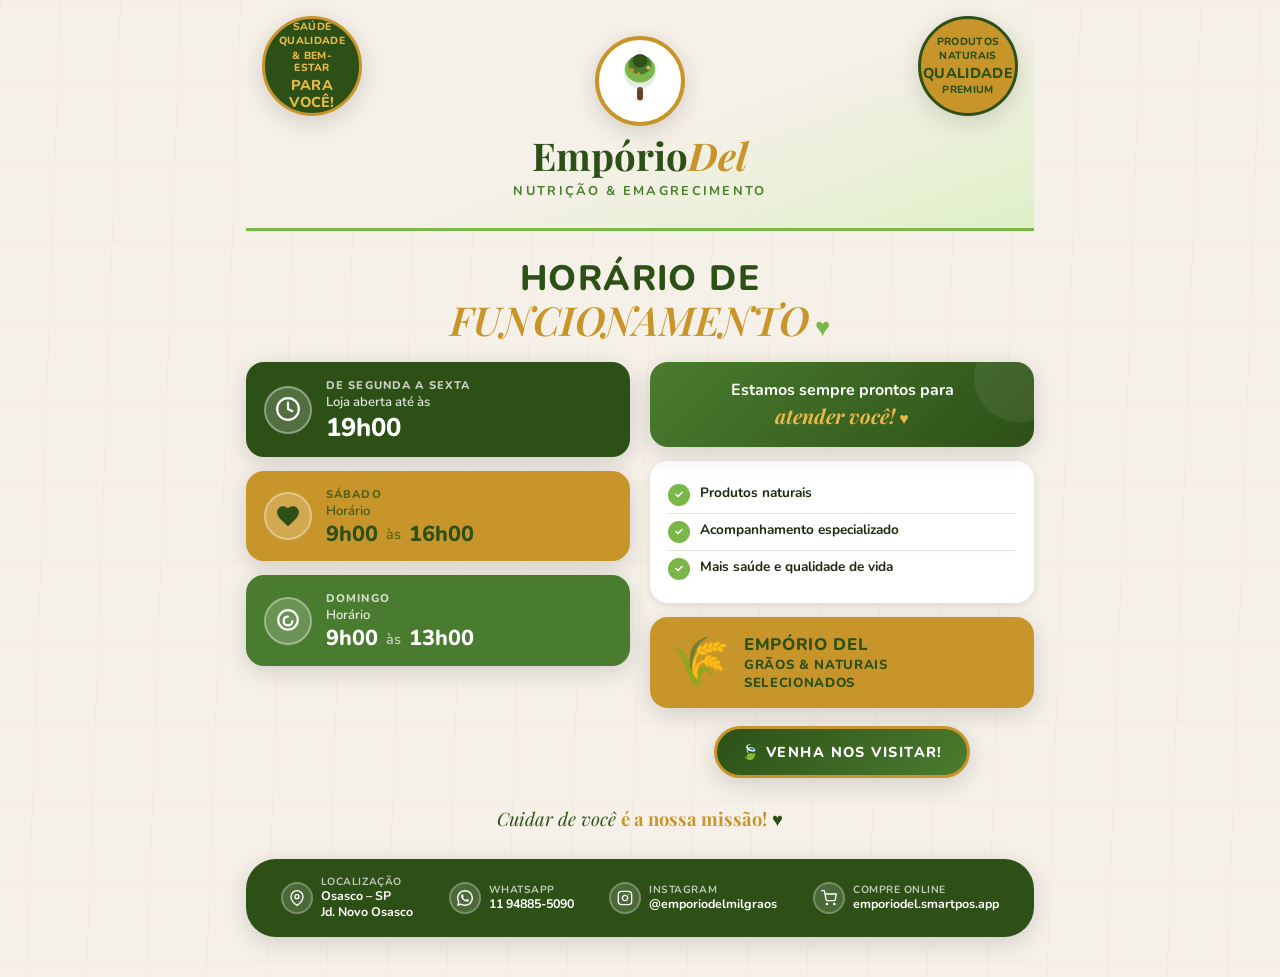
==== index.html @ f7c8b2c1 "att" ====
<!DOCTYPE html>
<html lang="pt-BR">
<head>
  <meta charset="UTF-8" />
  <meta name="viewport" content="width=device-width, initial-scale=1.0" />
  <title>Empório Del – Nutrição & Emagrecimento</title>
  <link rel="preconnect" href="https://fonts.googleapis.com" />
  <link rel="preconnect" href="https://fonts.gstatic.com" crossorigin />
  <link href="https://fonts.googleapis.com/css2?family=Playfair+Display:ital,wght@0,700;1,600&family=Nunito:wght@400;600;700;800&display=swap" rel="stylesheet" />

  <style>
    /* =============================================
       CSS CUSTOM PROPERTIES
    ============================================= */
    :root {
      --green-dark:   #2d5016;
      --green-mid:    #4a7c2f;
      --green-light:  #7ab648;
      --gold:         #c8952a;
      --gold-light:   #e8b94a;
      --cream:        #f5f0e8;
      --cream-dark:   #ede5d4;
      --brown:        #6b4226;
      --white:        #ffffff;
      --text-dark:    #1e2b10;
      --text-body:    #3a3a2e;
      --shadow-sm:    0 2px 8px rgba(0,0,0,.10);
      --shadow-md:    0 6px 24px rgba(0,0,0,.14);
      --shadow-lg:    0 12px 40px rgba(0,0,0,.18);
      --radius-sm:    10px;
      --radius-md:    18px;
      --radius-lg:    30px;
      --radius-pill:  999px;
    }

    /* =============================================
       RESET & BASE
    ============================================= */
    *, *::before, *::after { box-sizing: border-box; margin: 0; padding: 0; }

    body {
      font-family: 'Nunito', sans-serif;
      background: var(--cream);
      color: var(--text-body);
      overflow-x: hidden;
    }

    /* =============================================
       BACKGROUND TEXTURE / WOOD GRAIN EFFECT
    ============================================= */
    .bg-texture {
      background-color: var(--cream);
      background-image:
        repeating-linear-gradient(
          92deg,
          rgba(139,100,60,.04) 0px,
          rgba(139,100,60,.04) 1px,
          transparent 1px,
          transparent 60px
        ),
        repeating-linear-gradient(
          180deg,
          rgba(139,100,60,.03) 0px,
          rgba(139,100,60,.03) 1px,
          transparent 1px,
          transparent 80px
        );
    }

    /* =============================================
       DECORATIVE LEAF SVG (reusable)
    ============================================= */
    .leaf-deco {
      position: absolute;
      opacity: .18;
      pointer-events: none;
      user-select: none;
    }

    /* =============================================
       PAGE WRAPPER
    ============================================= */
    .page {
      max-width: 820px;
      margin: 0 auto;
      padding: 0 16px 40px;
    }

    /* =============================================
       HEADER / HERO SECTION
    ============================================= */
    .hero {
      position: relative;
      text-align: center;
      padding: 36px 24px 28px;
      background: linear-gradient(160deg, var(--cream) 55%, #dff0c8 100%);
      border-bottom: 3px solid var(--green-light);
      overflow: hidden;
    }

    /* corner badges */
    .badge-corner {
      position: absolute;
      top: 16px;
      display: flex;
      flex-direction: column;
      align-items: center;
      justify-content: center;
      text-align: center;
      gap: 2px;
      width: 100px;
      height: 100px;
      border-radius: 50%;
      font-size: .65rem;
      font-weight: 800;
      line-height: 1.2;
      text-transform: uppercase;
      letter-spacing: .03em;
      padding: 12px;
      box-shadow: var(--shadow-md);
      animation: fadeInScale .8s ease both;
    }

    .badge-corner.left {
      left: 16px;
      background: var(--green-dark);
      color: var(--gold-light);
      border: 3px solid var(--gold);
    }

    .badge-corner.right {
      right: 16px;
      background: var(--gold);
      color: var(--green-dark);
      border: 3px solid var(--green-dark);
    }

    .badge-corner span.big {
      font-size: .9rem;
    }

    /* logo tree icon */
    .logo-wrap {
      display: flex;
      flex-direction: column;
      align-items: center;
      gap: 4px;
      animation: fadeInDown .7s ease both;
    }

    .logo-icon {
      width: 90px;
      height: 90px;
      border-radius: 50%;
      border: 4px solid var(--gold);
      background: var(--white);
      display: flex;
      align-items: center;
      justify-content: center;
      box-shadow: var(--shadow-md);
      margin-bottom: 6px;
    }

    .logo-icon svg {
      width: 60px;
      height: 60px;
    }

    .logo-name {
      font-family: 'Playfair Display', serif;
      font-size: 2.4rem;
      font-weight: 700;
      color: var(--green-dark);
      line-height: 1;
    }

    .logo-name em {
      color: var(--gold);
      font-style: italic;
    }

    .logo-tagline {
      font-size: .8rem;
      font-weight: 700;
      letter-spacing: .18em;
      text-transform: uppercase;
      color: var(--green-mid);
      margin-top: 4px;
    }

    /* =============================================
       TITLE BANNER – HORÁRIO DE FUNCIONAMENTO
    ============================================= */
    .title-banner {
      margin: 28px 0 20px;
      animation: fadeInUp .7s .15s ease both;
    }

    .title-banner h1 {
      font-family: 'Nunito', sans-serif;
      font-size: 2.2rem;
      font-weight: 800;
      color: var(--green-dark);
      text-transform: uppercase;
      letter-spacing: .04em;
      line-height: 1.1;
    }

    .title-banner h1 span {
      display: block;
      font-family: 'Playfair Display', serif;
      font-style: italic;
      font-size: 2.5rem;
      font-weight: 600;
      color: var(--gold);
      letter-spacing: 0;
    }

    .title-banner h1 span::after {
      content: ' ♥';
      font-style: normal;
      font-size: 1.6rem;
      color: var(--green-light);
    }

    /* =============================================
       MAIN LAYOUT – 2 COLUMNS ON WIDE
    ============================================= */
    .main-grid {
      display: grid;
      grid-template-columns: 1fr 1fr;
      gap: 20px;
      align-items: start;
    }

    @media (max-width: 620px) {
      .main-grid { grid-template-columns: 1fr; }
      .title-banner h1 { font-size: 1.7rem; }
      .title-banner h1 span { font-size: 2rem; }
      .logo-name { font-size: 2rem; }
      .badge-corner { width: 80px; height: 80px; font-size: .58rem; top: 10px; }
      .badge-corner.left { left: 8px; }
      .badge-corner.right { right: 8px; }
    }

    /* =============================================
       SCHEDULE CARDS
    ============================================= */
    .schedule-col {
      display: flex;
      flex-direction: column;
      gap: 14px;
      animation: fadeInLeft .7s .2s ease both;
    }

    .schedule-card {
      display: flex;
      align-items: center;
      gap: 14px;
      padding: 16px 18px;
      border-radius: var(--radius-md);
      box-shadow: var(--shadow-md);
      position: relative;
      overflow: hidden;
      transition: transform .25s ease, box-shadow .25s ease;
    }

    .schedule-card:hover {
      transform: translateY(-3px) scale(1.01);
      box-shadow: var(--shadow-lg);
    }

    /* card color variants */
    .card-week  { background: var(--green-dark); color: var(--white); }
    .card-sat   { background: var(--gold);       color: var(--green-dark); }
    .card-sun   { background: var(--green-mid);  color: var(--white); }

    .card-icon {
      flex-shrink: 0;
      width: 48px;
      height: 48px;
      border-radius: 50%;
      display: flex;
      align-items: center;
      justify-content: center;
      background: rgba(255,255,255,.18);
      border: 2px solid rgba(255,255,255,.35);
    }

    .card-icon svg {
      width: 26px;
      height: 26px;
    }

    .card-info { flex: 1; }

    .card-day {
      font-size: .7rem;
      font-weight: 800;
      text-transform: uppercase;
      letter-spacing: .1em;
      opacity: .75;
    }

    .card-label {
      font-size: .82rem;
      font-weight: 600;
      opacity: .85;
      margin-bottom: 4px;
    }

    .card-time {
      font-size: 1.6rem;
      font-weight: 800;
      line-height: 1;
    }

    .card-time-range {
      display: flex;
      align-items: center;
      gap: 8px;
      font-size: 1.35rem;
      font-weight: 800;
      line-height: 1;
    }

    .card-time-range .sep {
      font-size: .9rem;
      font-weight: 600;
      opacity: .7;
    }

    /* card shimmer overlay on hover */
    .schedule-card::after {
      content: '';
      position: absolute;
      inset: 0;
      background: linear-gradient(120deg, transparent 30%, rgba(255,255,255,.12) 50%, transparent 70%);
      transform: translateX(-100%);
      transition: transform .5s ease;
    }

    .schedule-card:hover::after {
      transform: translateX(100%);
    }

    /* =============================================
       INFO COLUMN – RIGHT SIDE
    ============================================= */
    .info-col {
      display: flex;
      flex-direction: column;
      gap: 14px;
      animation: fadeInRight .7s .2s ease both;
    }

    /* CTA callout box */
    .callout-box {
      background: linear-gradient(135deg, var(--green-mid), var(--green-dark));
      color: var(--white);
      border-radius: var(--radius-md);
      padding: 18px 20px;
      text-align: center;
      box-shadow: var(--shadow-md);
      position: relative;
      overflow: hidden;
    }

    .callout-box::before {
      content: '';
      position: absolute;
      top: -30px; right: -30px;
      width: 90px; height: 90px;
      border-radius: 50%;
      background: rgba(255,255,255,.07);
    }

    .callout-box p {
      font-size: 1rem;
      font-weight: 700;
      line-height: 1.35;
    }

    .callout-box p em {
      display: block;
      font-family: 'Playfair Display', serif;
      font-size: 1.25rem;
      color: var(--gold-light);
    }

    .callout-box p em::after {
      content: ' ♥';
      font-style: normal;
      font-size: 1rem;
    }

    /* Feature list */
    .feature-box {
      background: var(--white);
      border-radius: var(--radius-md);
      padding: 16px 18px;
      box-shadow: var(--shadow-sm);
    }

    .feature-item {
      display: flex;
      align-items: flex-start;
      gap: 10px;
      padding: 7px 0;
      border-bottom: 1px solid var(--cream-dark);
    }

    .feature-item:last-child { border-bottom: none; }

    .feature-icon {
      width: 22px;
      height: 22px;
      flex-shrink: 0;
      background: var(--green-light);
      border-radius: 50%;
      display: flex;
      align-items: center;
      justify-content: center;
    }

    .feature-icon svg { width: 12px; height: 12px; }

    .feature-text {
      font-size: .85rem;
      font-weight: 700;
      color: var(--text-dark);
      line-height: 1.3;
    }

    /* Product image box */
    .product-box {
      background: var(--gold);
      border-radius: var(--radius-md);
      padding: 16px 20px;
      display: flex;
      align-items: center;
      gap: 14px;
      box-shadow: var(--shadow-md);
    }

    .product-box .product-emoji {
      font-size: 3rem;
      line-height: 1;
    }

    .product-box .product-text {
      font-size: .82rem;
      font-weight: 800;
      color: var(--green-dark);
      text-transform: uppercase;
      letter-spacing: .05em;
    }

    .product-box .product-text span {
      display: block;
      font-size: 1.05rem;
    }

    /* visit CTA button */
    .visit-btn {
      display: inline-block;
      background: linear-gradient(135deg, var(--green-dark), var(--green-mid));
      color: var(--white);
      font-family: 'Nunito', sans-serif;
      font-size: .9rem;
      font-weight: 800;
      text-transform: uppercase;
      letter-spacing: .1em;
      padding: 13px 24px;
      border-radius: var(--radius-pill);
      text-decoration: none;
      text-align: center;
      border: 3px solid var(--gold);
      box-shadow: var(--shadow-md);
      transition: transform .2s ease, box-shadow .2s ease, background .2s ease;
      cursor: pointer;
    }

    .visit-btn:hover {
      transform: translateY(-3px);
      box-shadow: var(--shadow-lg);
      background: linear-gradient(135deg, var(--green-mid), var(--green-light));
    }

    /* =============================================
       MISSION STRIP
    ============================================= */
    .mission-strip {
      margin: 28px 0 0;
      text-align: center;
      animation: fadeInUp .7s .35s ease both;
    }

    .mission-strip p {
      font-family: 'Playfair Display', serif;
      font-style: italic;
      font-size: 1.15rem;
      color: var(--green-dark);
    }

    .mission-strip p strong {
      color: var(--gold);
      font-style: normal;
    }

    /* =============================================
       FOOTER – CONTACT BAR
    ============================================= */
    .contact-bar {
      margin-top: 28px;
      background: var(--green-dark);
      border-radius: var(--radius-lg);
      padding: 16px 24px;
      display: flex;
      flex-wrap: wrap;
      align-items: center;
      justify-content: space-around;
      gap: 14px;
      box-shadow: var(--shadow-md);
      animation: fadeInUp .7s .45s ease both;
    }

    .contact-item {
      display: flex;
      align-items: center;
      gap: 8px;
      color: var(--white);
      text-decoration: none;
      font-size: .78rem;
      font-weight: 700;
      transition: color .2s;
    }

    .contact-item:hover { color: var(--gold-light); }

    .contact-item .ci-icon {
      width: 32px;
      height: 32px;
      border-radius: 50%;
      background: rgba(255,255,255,.15);
      border: 2px solid rgba(255,255,255,.25);
      display: flex;
      align-items: center;
      justify-content: center;
      flex-shrink: 0;
    }

    .contact-item .ci-icon svg { width: 16px; height: 16px; }

    .contact-item .ci-text { line-height: 1.3; }
    .contact-item .ci-label { display: block; font-size: .65rem; opacity: .7; text-transform: uppercase; letter-spacing: .05em; }

    @media (max-width: 500px) {
      .contact-bar { flex-direction: column; align-items: flex-start; padding: 16px 20px; }
    }

    /* =============================================
       ANIMATIONS
    ============================================= */
    @keyframes fadeInDown {
      from { opacity: 0; transform: translateY(-24px); }
      to   { opacity: 1; transform: translateY(0); }
    }

    @keyframes fadeInUp {
      from { opacity: 0; transform: translateY(24px); }
      to   { opacity: 1; transform: translateY(0); }
    }

    @keyframes fadeInLeft {
      from { opacity: 0; transform: translateX(-24px); }
      to   { opacity: 1; transform: translateX(0); }
    }

    @keyframes fadeInRight {
      from { opacity: 0; transform: translateX(24px); }
      to   { opacity: 1; transform: translateX(0); }
    }

    @keyframes fadeInScale {
      from { opacity: 0; transform: scale(.7); }
      to   { opacity: 1; transform: scale(1); }
    }

    @keyframes pulse-ring {
      0%   { box-shadow: 0 0 0 0 rgba(200, 149, 42, .55); }
      70%  { box-shadow: 0 0 0 12px rgba(200, 149, 42, 0); }
      100% { box-shadow: 0 0 0 0 rgba(200, 149, 42, 0); }
    }

    .visit-btn { animation: pulse-ring 2.2s infinite; }
  </style>
</head>

<body class="bg-texture">
<div class="page">

  <!-- ======== HERO ======== -->
  <section class="hero">

    <!-- Left badge -->
    <div class="badge-corner left">
      <span>Saúde</span>
      <span>Qualidade</span>
      <span>&amp; Bem-Estar</span>
      <span class="big">para você!</span>
    </div>

    <!-- Right badge -->
    <div class="badge-corner right">
      <span>Produtos</span>
      <span>Naturais</span>
      <span class="big">Qualidade</span>
      <span>Premium</span>
    </div>

    <!-- Logo -->
    <div class="logo-wrap">
      <div class="logo-icon">
        <!-- Simple tree SVG matching the brand -->
        <svg viewBox="0 0 80 80" xmlns="http://www.w3.org/2000/svg" fill="none">
          <circle cx="40" cy="28" r="22" fill="#4a7c2f" opacity=".15"/>
          <!-- trunk -->
          <rect x="36" y="48" width="8" height="18" rx="4" fill="#6b4226"/>
          <!-- crown layers -->
          <ellipse cx="40" cy="24" rx="20" ry="18" fill="#7ab648"/>
          <ellipse cx="40" cy="18" rx="15" ry="13" fill="#4a7c2f"/>
          <ellipse cx="40" cy="13" rx="10" ry="9" fill="#2d5016"/>
          <!-- gold dots (fruits/seeds) -->
          <circle cx="29" cy="26" r="3" fill="#c8952a"/>
          <circle cx="51" cy="22" r="2.5" fill="#e8b94a"/>
          <circle cx="38" cy="30" r="2" fill="#c8952a"/>
        </svg>
      </div>
      <div class="logo-name">Empório<em>Del</em></div>
      <div class="logo-tagline">Nutrição &amp; Emagrecimento</div>
    </div>

  </section><!-- /hero -->

  <!-- ======== TITLE BANNER ======== -->
  <div class="title-banner" style="text-align:center;">
    <h1>
      Horário de
      <span>Funcionamento</span>
    </h1>
  </div>

  <!-- ======== MAIN GRID ======== -->
  <div class="main-grid">

    <!-- LEFT: Schedule cards -->
    <div class="schedule-col">

      <!-- Monday – Friday -->
      <div class="schedule-card card-week">
        <div class="card-icon">
          <!-- Clock icon -->
          <svg viewBox="0 0 24 24" fill="none" stroke="currentColor" stroke-width="2" stroke-linecap="round" stroke-linejoin="round">
            <circle cx="12" cy="12" r="10"/>
            <polyline points="12 6 12 12 16 14"/>
          </svg>
        </div>
        <div class="card-info">
          <div class="card-day">De Segunda a Sexta</div>
          <div class="card-label">Loja aberta até às</div>
          <div class="card-time">19h00</div>
        </div>
      </div>

      <!-- Saturday -->
      <div class="schedule-card card-sat">
        <div class="card-icon">
          <!-- Heart / calendar icon -->
          <svg viewBox="0 0 24 24" fill="currentColor" stroke="none">
            <path d="M12 21.35l-1.45-1.32C5.4 15.36 2 12.28 2 8.5 2 5.42 4.42 3 7.5 3c1.74 0 3.41.81 4.5 2.09C13.09 3.81 14.76 3 16.5 3 19.58 3 22 5.42 22 8.5c0 3.78-3.4 6.86-8.55 11.54L12 21.35z"/>
          </svg>
        </div>
        <div class="card-info">
          <div class="card-day">Sábado</div>
          <div class="card-label">Horário</div>
          <div class="card-time-range">
            <span>9h00</span>
            <span class="sep">às</span>
            <span>16h00</span>
          </div>
        </div>
      </div>

      <!-- Sunday -->
      <div class="schedule-card card-sun">
        <div class="card-icon">
          <!-- Sun / leaf icon -->
          <svg viewBox="0 0 24 24" fill="none" stroke="currentColor" stroke-width="2" stroke-linecap="round" stroke-linejoin="round">
            <path d="M12 2a9 9 0 0 1 0 18A9 9 0 0 1 12 2z"/>
            <path d="M12 8c-2.5 0-4 1.5-4 4s1.5 4 4 4 4-1.5 4-4"/>
          </svg>
        </div>
        <div class="card-info">
          <div class="card-day">Domingo</div>
          <div class="card-label">Horário</div>
          <div class="card-time-range">
            <span>9h00</span>
            <span class="sep">às</span>
            <span>13h00</span>
          </div>
        </div>
      </div>

    </div><!-- /schedule-col -->

    <!-- RIGHT: Info -->
    <div class="info-col">

      <!-- Callout -->
      <div class="callout-box">
        <p>
          Estamos sempre prontos para
          <em>atender você!</em>
        </p>
      </div>

      <!-- Feature list -->
      <div class="feature-box">
        <div class="feature-item">
          <div class="feature-icon">
            <svg viewBox="0 0 12 12" fill="white"><path d="M5 8.5l-3-3 1-1 2 2 4-4 1 1z"/></svg>
          </div>
          <div class="feature-text">Produtos naturais</div>
        </div>
        <div class="feature-item">
          <div class="feature-icon">
            <svg viewBox="0 0 12 12" fill="white"><path d="M5 8.5l-3-3 1-1 2 2 4-4 1 1z"/></svg>
          </div>
          <div class="feature-text">Acompanhamento especializado</div>
        </div>
        <div class="feature-item">
          <div class="feature-icon">
            <svg viewBox="0 0 12 12" fill="white"><path d="M5 8.5l-3-3 1-1 2 2 4-4 1 1z"/></svg>
          </div>
          <div class="feature-text">Mais saúde e qualidade de vida</div>
        </div>
      </div>

      <!-- Product showcase -->
      <div class="product-box">
        <div class="product-emoji">🌾</div>
        <div class="product-text">
          <span>Empório Del</span>
          Grãos &amp; Naturais<br/>Selecionados
        </div>
      </div>

      <!-- Visit CTA -->
      <div style="text-align:center; margin-top:4px;">
        <a class="visit-btn" href="#">🍃 Venha nos Visitar!</a>
      </div>

    </div><!-- /info-col -->
  </div><!-- /main-grid -->

  <!-- ======== MISSION STRIP ======== -->
  <div class="mission-strip">
    <p>Cuidar de você <strong>é a nossa missão!</strong> ♥</p>
  </div>

  <!-- ======== CONTACT BAR ======== -->
  <div class="contact-bar">

    <!-- Location -->
    <a class="contact-item" href="https://maps.google.com/?q=Osasco+SP+Jd+Novo+Osasco" target="_blank" rel="noopener">
      <div class="ci-icon">
        <svg viewBox="0 0 24 24" fill="none" stroke="white" stroke-width="2" stroke-linecap="round" stroke-linejoin="round">
          <path d="M21 10c0 7-9 13-9 13S3 17 3 10a9 9 0 0 1 18 0z"/>
          <circle cx="12" cy="10" r="3"/>
        </svg>
      </div>
      <div class="ci-text">
        <span class="ci-label">Localização</span>
        Osasco – SP<br/>Jd. Novo Osasco
      </div>
    </a>

    <!-- WhatsApp -->
    <a class="contact-item" href="https://wa.me/5511949885090" target="_blank" rel="noopener">
      <div class="ci-icon">
        <svg viewBox="0 0 24 24" fill="white">
          <path d="M17.472 14.382c-.297-.149-1.758-.867-2.03-.967-.273-.099-.471-.148-.67.15-.197.297-.767.966-.94 1.164-.173.199-.347.223-.644.075-.297-.15-1.255-.463-2.39-1.475-.883-.788-1.48-1.761-1.653-2.059-.173-.297-.018-.458.13-.606.134-.133.298-.347.446-.52.149-.174.198-.298.298-.497.099-.198.05-.371-.025-.52-.075-.149-.669-1.612-.916-2.207-.242-.579-.487-.5-.669-.51-.173-.008-.371-.01-.57-.01-.198 0-.52.074-.792.372-.272.297-1.04 1.016-1.04 2.479 0 1.462 1.065 2.875 1.213 3.074.149.198 2.096 3.2 5.077 4.487.709.306 1.262.489 1.694.625.712.227 1.36.195 1.871.118.571-.085 1.758-.719 2.006-1.413.248-.694.248-1.289.173-1.413-.074-.124-.272-.198-.57-.347z"/>
          <path d="M12 0C5.373 0 0 5.373 0 12c0 2.126.554 4.122 1.524 5.855L0 24l6.341-1.498A11.93 11.93 0 0 0 12 24c6.627 0 12-5.373 12-12S18.627 0 12 0zm0 21.818a9.8 9.8 0 0 1-5.003-1.371l-.36-.213-3.764.889.957-3.67-.234-.376A9.78 9.78 0 0 1 2.182 12C2.182 6.57 6.57 2.182 12 2.182S21.818 6.57 21.818 12 17.43 21.818 12 21.818z"/>
        </svg>
      </div>
      <div class="ci-text">
        <span class="ci-label">WhatsApp</span>
        11 94885-5090
      </div>
    </a>

    <!-- Instagram -->
    <a class="contact-item" href="https://instagram.com/emporiodelmilgraos" target="_blank" rel="noopener">
      <div class="ci-icon">
        <svg viewBox="0 0 24 24" fill="none" stroke="white" stroke-width="2" stroke-linecap="round" stroke-linejoin="round">
          <rect x="2" y="2" width="20" height="20" rx="5" ry="5"/>
          <path d="M16 11.37A4 4 0 1 1 12.63 8 4 4 0 0 1 16 11.37z"/>
          <line x1="17.5" y1="6.5" x2="17.51" y2="6.5"/>
        </svg>
      </div>
      <div class="ci-text">
        <span class="ci-label">Instagram</span>
        @emporiodelmilgraos
      </div>
    </a>

    <!-- Online store -->
    <a class="contact-item" href="https://emporiodel.smartpos.app" target="_blank" rel="noopener">
      <div class="ci-icon">
        <svg viewBox="0 0 24 24" fill="none" stroke="white" stroke-width="2" stroke-linecap="round" stroke-linejoin="round">
          <circle cx="9" cy="21" r="1"/><circle cx="20" cy="21" r="1"/>
          <path d="M1 1h4l2.68 13.39a2 2 0 0 0 2 1.61h9.72a2 2 0 0 0 2-1.61L23 6H6"/>
        </svg>
      </div>
      <div class="ci-text">
        <span class="ci-label">Compre Online</span>
        emporiodel.smartpos.app
      </div>
    </a>

  </div><!-- /contact-bar -->

</div><!-- /page -->

<script>
  /* ================================================
     Animate schedule cards on intersection
  ================================================ */
  document.addEventListener('DOMContentLoaded', () => {
    const cards = document.querySelectorAll('.schedule-card');

    if ('IntersectionObserver' in window) {
      const observer = new IntersectionObserver((entries) => {
        entries.forEach((entry, idx) => {
          if (entry.isIntersecting) {
            entry.target.style.animationDelay = `${idx * 0.12}s`;
            entry.target.classList.add('visible');
            observer.unobserve(entry.target);
          }
        });
      }, { threshold: 0.15 });

      cards.forEach(card => observer.observe(card));
    }

    /* Ripple effect on visit button */
    const btn = document.querySelector('.visit-btn');
    btn?.addEventListener('click', (e) => {
      e.preventDefault();
      const ripple = document.createElement('span');
      ripple.style.cssText = `
        position:absolute; border-radius:50%;
        width:60px; height:60px;
        background:rgba(255,255,255,.35);
        transform:scale(0);
        animation:ripple-anim .55s linear;
        left:${e.offsetX - 30}px; top:${e.offsetY - 30}px;
        pointer-events:none;
      `;
      btn.style.position = 'relative';
      btn.style.overflow = 'hidden';
      btn.appendChild(ripple);
      setTimeout(() => ripple.remove(), 600);
    });
  });
</script>

<style>
  @keyframes ripple-anim {
    to { transform: scale(4); opacity: 0; }
  }
</style>

</body>
</html>
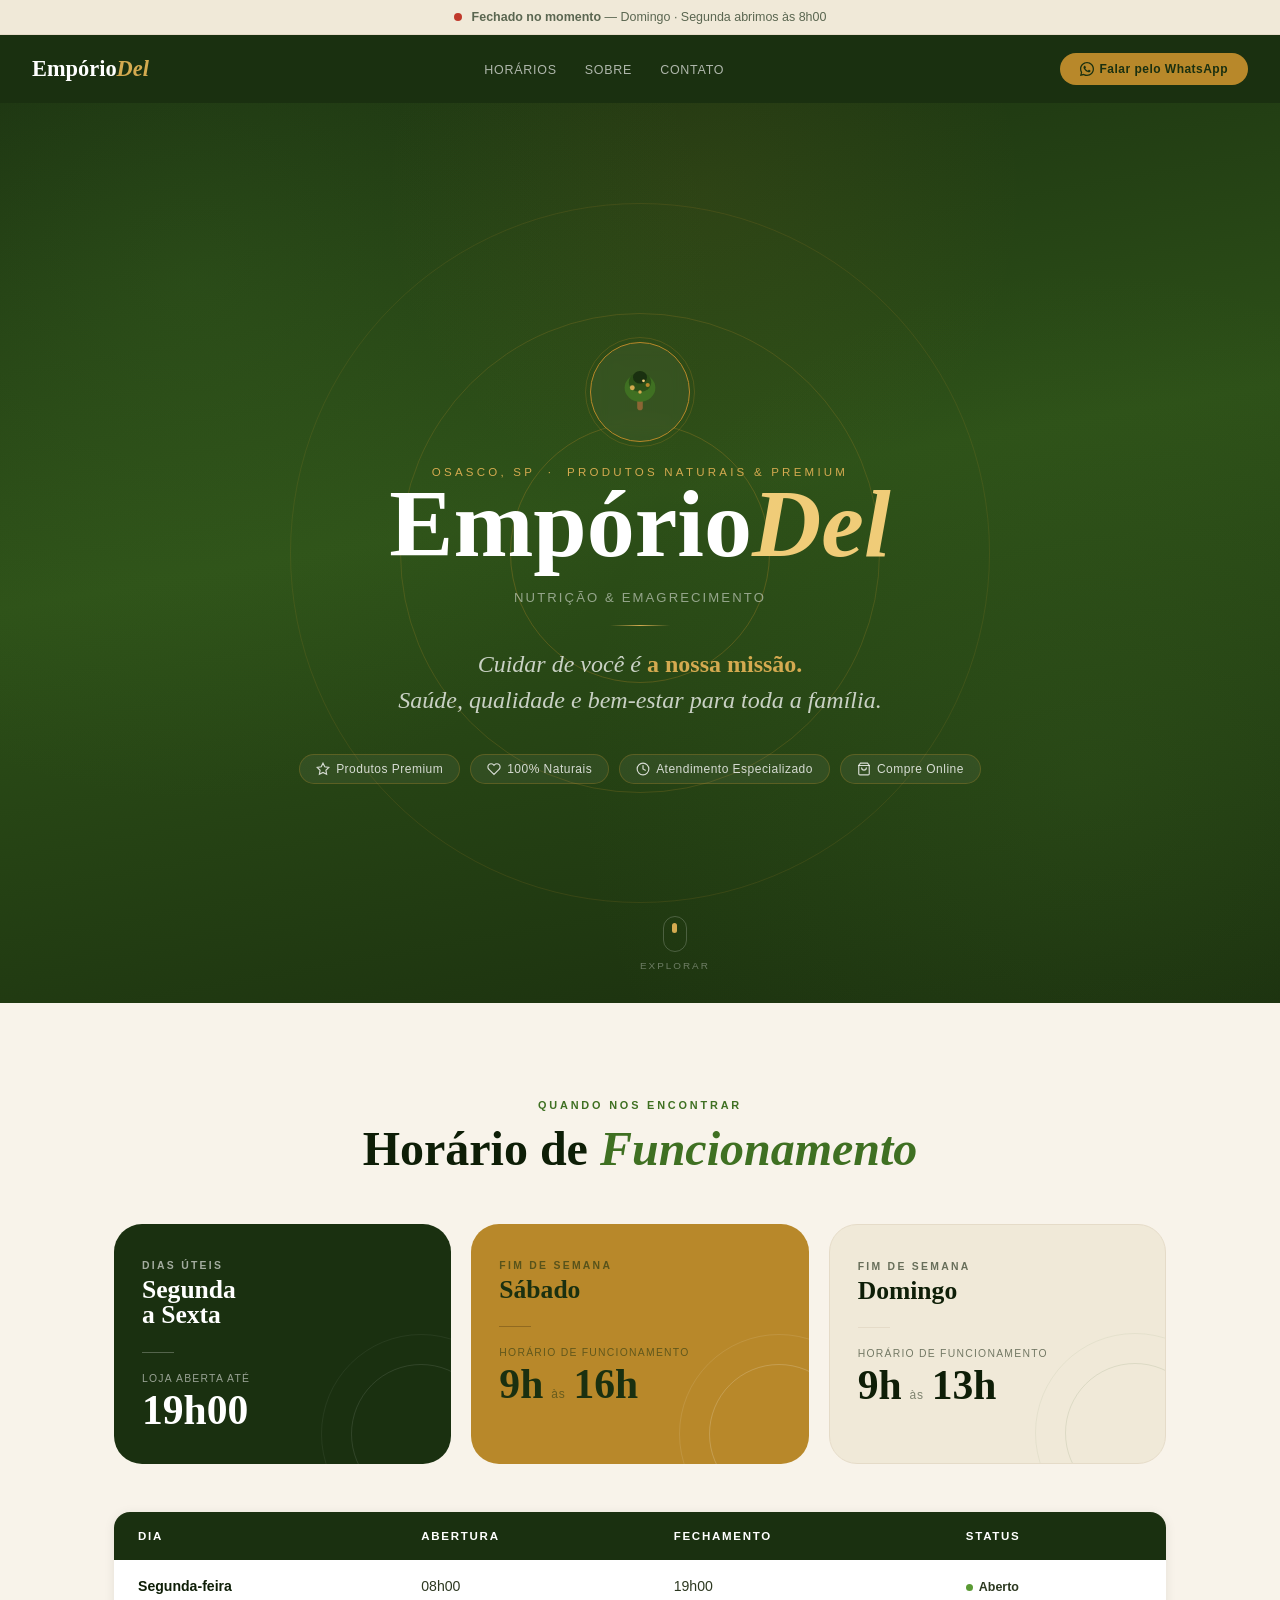
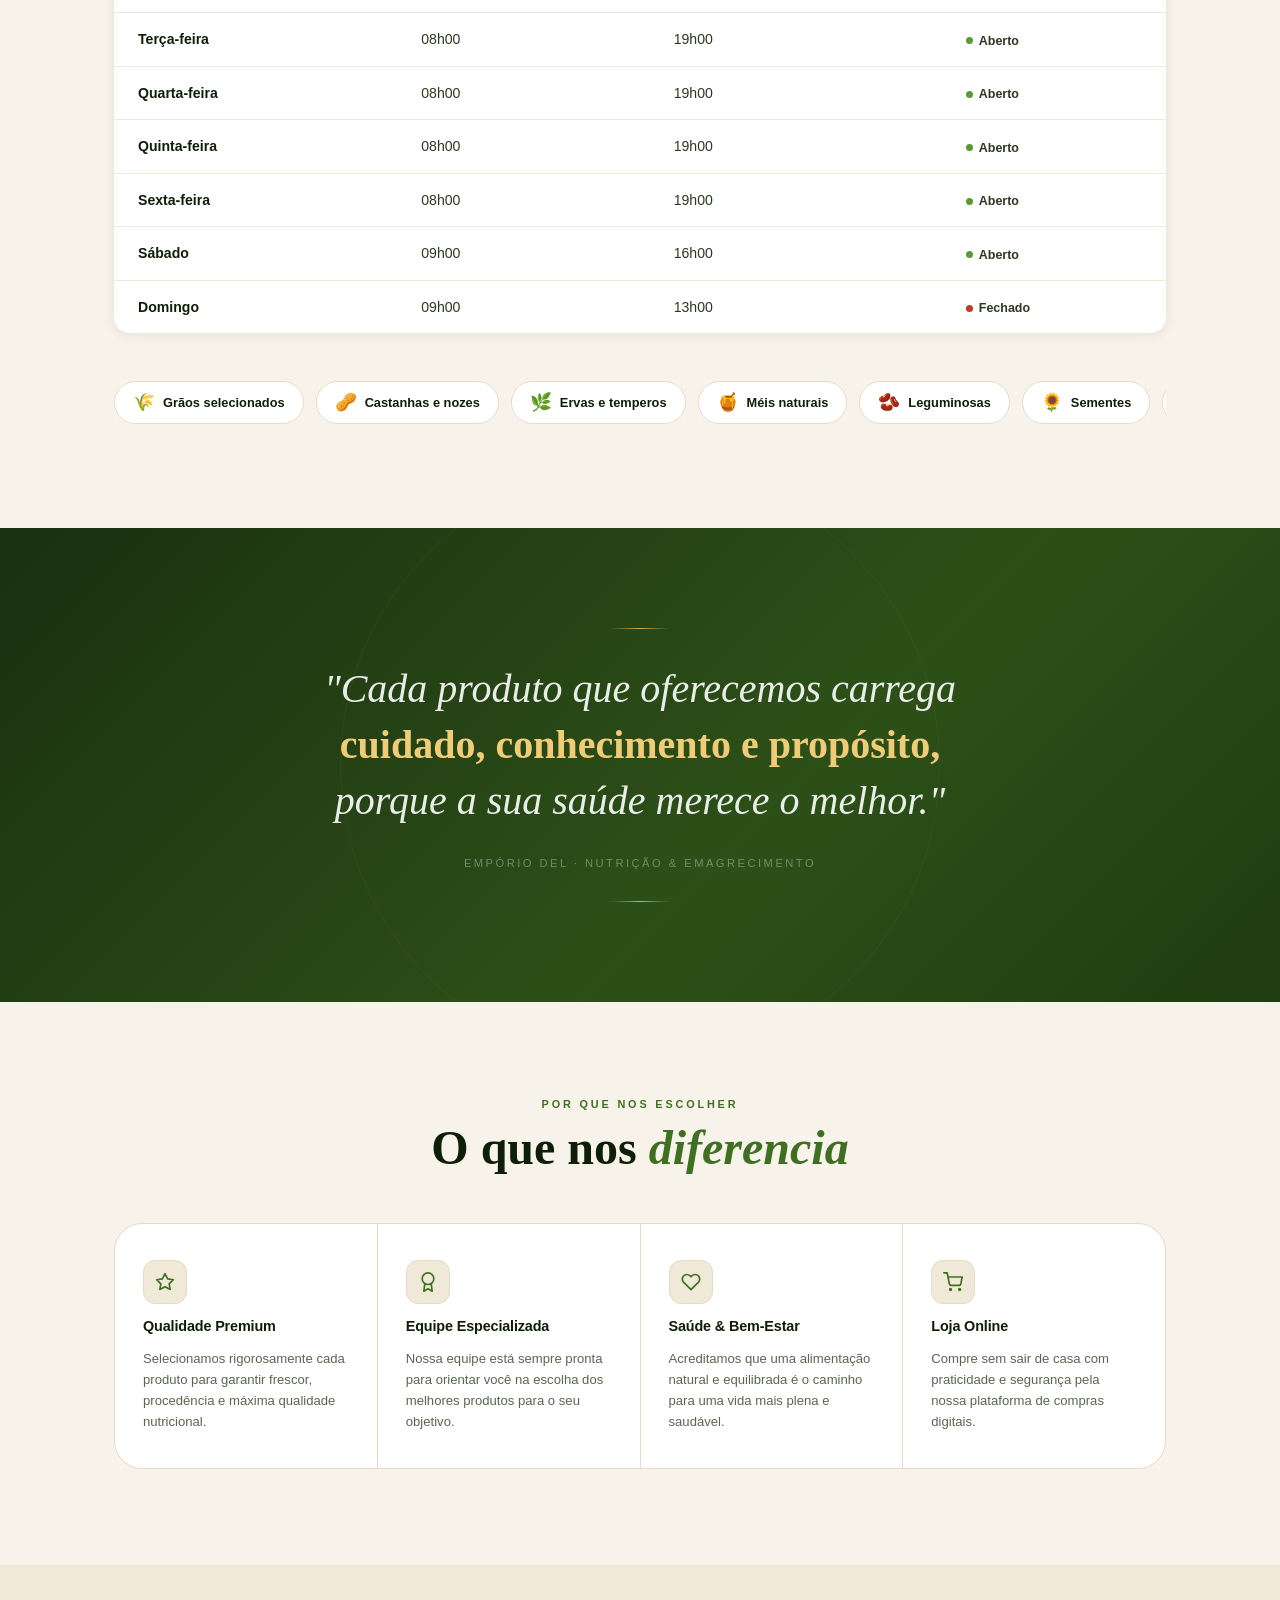
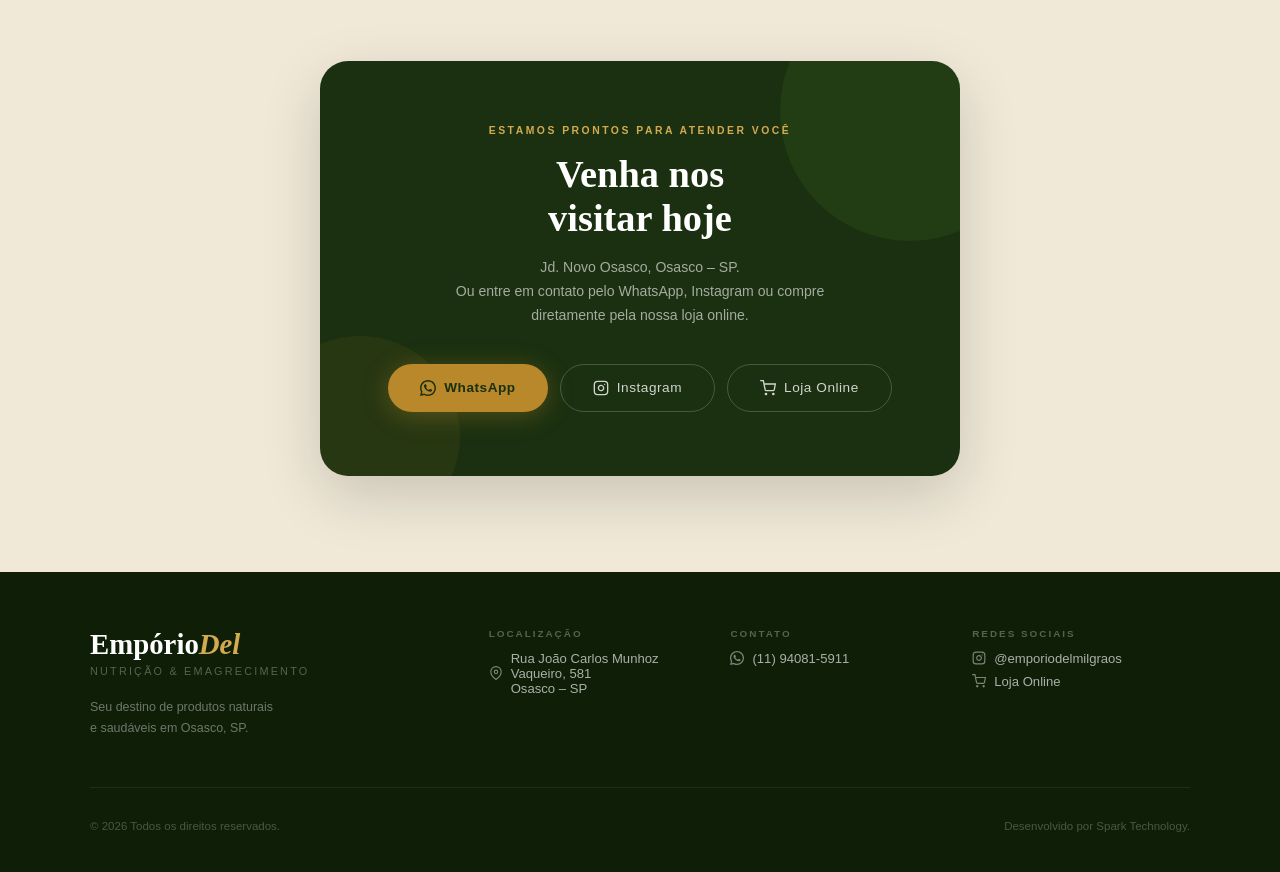
==== commit 1af6e42c: "update" ====
--- a/index.html
+++ b/index.html
@@ -1,886 +1,396 @@
 <!DOCTYPE html>
 <html lang="pt-BR">
+
 <head>
-  <meta charset="UTF-8" />
-  <meta name="viewport" content="width=device-width, initial-scale=1.0" />
-  <title>Empório Del – Nutrição & Emagrecimento</title>
-  <link rel="preconnect" href="https://fonts.googleapis.com" />
-  <link rel="preconnect" href="https://fonts.gstatic.com" crossorigin />
-  <link href="https://fonts.googleapis.com/css2?family=Playfair+Display:ital,wght@0,700;1,600&family=Nunito:wght@400;600;700;800&display=swap" rel="stylesheet" />
-
-  <style>
-    /* =============================================
-       CSS CUSTOM PROPERTIES
-    ============================================= */
-    :root {
-      --green-dark:   #2d5016;
-      --green-mid:    #4a7c2f;
-      --green-light:  #7ab648;
-      --gold:         #c8952a;
-      --gold-light:   #e8b94a;
-      --cream:        #f5f0e8;
-      --cream-dark:   #ede5d4;
-      --brown:        #6b4226;
-      --white:        #ffffff;
-      --text-dark:    #1e2b10;
-      --text-body:    #3a3a2e;
-      --shadow-sm:    0 2px 8px rgba(0,0,0,.10);
-      --shadow-md:    0 6px 24px rgba(0,0,0,.14);
-      --shadow-lg:    0 12px 40px rgba(0,0,0,.18);
-      --radius-sm:    10px;
-      --radius-md:    18px;
-      --radius-lg:    30px;
-      --radius-pill:  999px;
-    }
-
-    /* =============================================
-       RESET & BASE
-    ============================================= */
-    *, *::before, *::after { box-sizing: border-box; margin: 0; padding: 0; }
-
-    body {
-      font-family: 'Nunito', sans-serif;
-      background: var(--cream);
-      color: var(--text-body);
-      overflow-x: hidden;
-    }
-
-    /* =============================================
-       BACKGROUND TEXTURE / WOOD GRAIN EFFECT
-    ============================================= */
-    .bg-texture {
-      background-color: var(--cream);
-      background-image:
-        repeating-linear-gradient(
-          92deg,
-          rgba(139,100,60,.04) 0px,
-          rgba(139,100,60,.04) 1px,
-          transparent 1px,
-          transparent 60px
-        ),
-        repeating-linear-gradient(
-          180deg,
-          rgba(139,100,60,.03) 0px,
-          rgba(139,100,60,.03) 1px,
-          transparent 1px,
-          transparent 80px
-        );
-    }
-
-    /* =============================================
-       DECORATIVE LEAF SVG (reusable)
-    ============================================= */
-    .leaf-deco {
-      position: absolute;
-      opacity: .18;
-      pointer-events: none;
-      user-select: none;
-    }
-
-    /* =============================================
-       PAGE WRAPPER
-    ============================================= */
-    .page {
-      max-width: 820px;
-      margin: 0 auto;
-      padding: 0 16px 40px;
-    }
-
-    /* =============================================
-       HEADER / HERO SECTION
-    ============================================= */
-    .hero {
-      position: relative;
-      text-align: center;
-      padding: 36px 24px 28px;
-      background: linear-gradient(160deg, var(--cream) 55%, #dff0c8 100%);
-      border-bottom: 3px solid var(--green-light);
-      overflow: hidden;
-    }
-
-    /* corner badges */
-    .badge-corner {
-      position: absolute;
-      top: 16px;
-      display: flex;
-      flex-direction: column;
-      align-items: center;
-      justify-content: center;
-      text-align: center;
-      gap: 2px;
-      width: 100px;
-      height: 100px;
-      border-radius: 50%;
-      font-size: .65rem;
-      font-weight: 800;
-      line-height: 1.2;
-      text-transform: uppercase;
-      letter-spacing: .03em;
-      padding: 12px;
-      box-shadow: var(--shadow-md);
-      animation: fadeInScale .8s ease both;
-    }
-
-    .badge-corner.left {
-      left: 16px;
-      background: var(--green-dark);
-      color: var(--gold-light);
-      border: 3px solid var(--gold);
-    }
-
-    .badge-corner.right {
-      right: 16px;
-      background: var(--gold);
-      color: var(--green-dark);
-      border: 3px solid var(--green-dark);
-    }
-
-    .badge-corner span.big {
-      font-size: .9rem;
-    }
-
-    /* logo tree icon */
-    .logo-wrap {
-      display: flex;
-      flex-direction: column;
-      align-items: center;
-      gap: 4px;
-      animation: fadeInDown .7s ease both;
-    }
-
-    .logo-icon {
-      width: 90px;
-      height: 90px;
-      border-radius: 50%;
-      border: 4px solid var(--gold);
-      background: var(--white);
-      display: flex;
-      align-items: center;
-      justify-content: center;
-      box-shadow: var(--shadow-md);
-      margin-bottom: 6px;
-    }
-
-    .logo-icon svg {
-      width: 60px;
-      height: 60px;
-    }
-
-    .logo-name {
-      font-family: 'Playfair Display', serif;
-      font-size: 2.4rem;
-      font-weight: 700;
-      color: var(--green-dark);
-      line-height: 1;
-    }
-
-    .logo-name em {
-      color: var(--gold);
-      font-style: italic;
-    }
-
-    .logo-tagline {
-      font-size: .8rem;
-      font-weight: 700;
-      letter-spacing: .18em;
-      text-transform: uppercase;
-      color: var(--green-mid);
-      margin-top: 4px;
-    }
-
-    /* =============================================
-       TITLE BANNER – HORÁRIO DE FUNCIONAMENTO
-    ============================================= */
-    .title-banner {
-      margin: 28px 0 20px;
-      animation: fadeInUp .7s .15s ease both;
-    }
-
-    .title-banner h1 {
-      font-family: 'Nunito', sans-serif;
-      font-size: 2.2rem;
-      font-weight: 800;
-      color: var(--green-dark);
-      text-transform: uppercase;
-      letter-spacing: .04em;
-      line-height: 1.1;
-    }
-
-    .title-banner h1 span {
-      display: block;
-      font-family: 'Playfair Display', serif;
-      font-style: italic;
-      font-size: 2.5rem;
-      font-weight: 600;
-      color: var(--gold);
-      letter-spacing: 0;
-    }
-
-    .title-banner h1 span::after {
-      content: ' ♥';
-      font-style: normal;
-      font-size: 1.6rem;
-      color: var(--green-light);
-    }
-
-    /* =============================================
-       MAIN LAYOUT – 2 COLUMNS ON WIDE
-    ============================================= */
-    .main-grid {
-      display: grid;
-      grid-template-columns: 1fr 1fr;
-      gap: 20px;
-      align-items: start;
-    }
-
-    @media (max-width: 620px) {
-      .main-grid { grid-template-columns: 1fr; }
-      .title-banner h1 { font-size: 1.7rem; }
-      .title-banner h1 span { font-size: 2rem; }
-      .logo-name { font-size: 2rem; }
-      .badge-corner { width: 80px; height: 80px; font-size: .58rem; top: 10px; }
-      .badge-corner.left { left: 8px; }
-      .badge-corner.right { right: 8px; }
-    }
-
-    /* =============================================
-       SCHEDULE CARDS
-    ============================================= */
-    .schedule-col {
-      display: flex;
-      flex-direction: column;
-      gap: 14px;
-      animation: fadeInLeft .7s .2s ease both;
-    }
-
-    .schedule-card {
-      display: flex;
-      align-items: center;
-      gap: 14px;
-      padding: 16px 18px;
-      border-radius: var(--radius-md);
-      box-shadow: var(--shadow-md);
-      position: relative;
-      overflow: hidden;
-      transition: transform .25s ease, box-shadow .25s ease;
-    }
-
-    .schedule-card:hover {
-      transform: translateY(-3px) scale(1.01);
-      box-shadow: var(--shadow-lg);
-    }
-
-    /* card color variants */
-    .card-week  { background: var(--green-dark); color: var(--white); }
-    .card-sat   { background: var(--gold);       color: var(--green-dark); }
-    .card-sun   { background: var(--green-mid);  color: var(--white); }
-
-    .card-icon {
-      flex-shrink: 0;
-      width: 48px;
-      height: 48px;
-      border-radius: 50%;
-      display: flex;
-      align-items: center;
-      justify-content: center;
-      background: rgba(255,255,255,.18);
-      border: 2px solid rgba(255,255,255,.35);
-    }
-
-    .card-icon svg {
-      width: 26px;
-      height: 26px;
-    }
-
-    .card-info { flex: 1; }
-
-    .card-day {
-      font-size: .7rem;
-      font-weight: 800;
-      text-transform: uppercase;
-      letter-spacing: .1em;
-      opacity: .75;
-    }
-
-    .card-label {
-      font-size: .82rem;
-      font-weight: 600;
-      opacity: .85;
-      margin-bottom: 4px;
-    }
-
-    .card-time {
-      font-size: 1.6rem;
-      font-weight: 800;
-      line-height: 1;
-    }
-
-    .card-time-range {
-      display: flex;
-      align-items: center;
-      gap: 8px;
-      font-size: 1.35rem;
-      font-weight: 800;
-      line-height: 1;
-    }
-
-    .card-time-range .sep {
-      font-size: .9rem;
-      font-weight: 600;
-      opacity: .7;
-    }
-
-    /* card shimmer overlay on hover */
-    .schedule-card::after {
-      content: '';
-      position: absolute;
-      inset: 0;
-      background: linear-gradient(120deg, transparent 30%, rgba(255,255,255,.12) 50%, transparent 70%);
-      transform: translateX(-100%);
-      transition: transform .5s ease;
-    }
-
-    .schedule-card:hover::after {
-      transform: translateX(100%);
-    }
-
-    /* =============================================
-       INFO COLUMN – RIGHT SIDE
-    ============================================= */
-    .info-col {
-      display: flex;
-      flex-direction: column;
-      gap: 14px;
-      animation: fadeInRight .7s .2s ease both;
-    }
-
-    /* CTA callout box */
-    .callout-box {
-      background: linear-gradient(135deg, var(--green-mid), var(--green-dark));
-      color: var(--white);
-      border-radius: var(--radius-md);
-      padding: 18px 20px;
-      text-align: center;
-      box-shadow: var(--shadow-md);
-      position: relative;
-      overflow: hidden;
-    }
-
-    .callout-box::before {
-      content: '';
-      position: absolute;
-      top: -30px; right: -30px;
-      width: 90px; height: 90px;
-      border-radius: 50%;
-      background: rgba(255,255,255,.07);
-    }
-
-    .callout-box p {
-      font-size: 1rem;
-      font-weight: 700;
-      line-height: 1.35;
-    }
-
-    .callout-box p em {
-      display: block;
-      font-family: 'Playfair Display', serif;
-      font-size: 1.25rem;
-      color: var(--gold-light);
-    }
-
-    .callout-box p em::after {
-      content: ' ♥';
-      font-style: normal;
-      font-size: 1rem;
-    }
-
-    /* Feature list */
-    .feature-box {
-      background: var(--white);
-      border-radius: var(--radius-md);
-      padding: 16px 18px;
-      box-shadow: var(--shadow-sm);
-    }
-
-    .feature-item {
-      display: flex;
-      align-items: flex-start;
-      gap: 10px;
-      padding: 7px 0;
-      border-bottom: 1px solid var(--cream-dark);
-    }
-
-    .feature-item:last-child { border-bottom: none; }
-
-    .feature-icon {
-      width: 22px;
-      height: 22px;
-      flex-shrink: 0;
-      background: var(--green-light);
-      border-radius: 50%;
-      display: flex;
-      align-items: center;
-      justify-content: center;
-    }
-
-    .feature-icon svg { width: 12px; height: 12px; }
-
-    .feature-text {
-      font-size: .85rem;
-      font-weight: 700;
-      color: var(--text-dark);
-      line-height: 1.3;
-    }
-
-    /* Product image box */
-    .product-box {
-      background: var(--gold);
-      border-radius: var(--radius-md);
-      padding: 16px 20px;
-      display: flex;
-      align-items: center;
-      gap: 14px;
-      box-shadow: var(--shadow-md);
-    }
-
-    .product-box .product-emoji {
-      font-size: 3rem;
-      line-height: 1;
-    }
-
-    .product-box .product-text {
-      font-size: .82rem;
-      font-weight: 800;
-      color: var(--green-dark);
-      text-transform: uppercase;
-      letter-spacing: .05em;
-    }
-
-    .product-box .product-text span {
-      display: block;
-      font-size: 1.05rem;
-    }
-
-    /* visit CTA button */
-    .visit-btn {
-      display: inline-block;
-      background: linear-gradient(135deg, var(--green-dark), var(--green-mid));
-      color: var(--white);
-      font-family: 'Nunito', sans-serif;
-      font-size: .9rem;
-      font-weight: 800;
-      text-transform: uppercase;
-      letter-spacing: .1em;
-      padding: 13px 24px;
-      border-radius: var(--radius-pill);
-      text-decoration: none;
-      text-align: center;
-      border: 3px solid var(--gold);
-      box-shadow: var(--shadow-md);
-      transition: transform .2s ease, box-shadow .2s ease, background .2s ease;
-      cursor: pointer;
-    }
-
-    .visit-btn:hover {
-      transform: translateY(-3px);
-      box-shadow: var(--shadow-lg);
-      background: linear-gradient(135deg, var(--green-mid), var(--green-light));
-    }
-
-    /* =============================================
-       MISSION STRIP
-    ============================================= */
-    .mission-strip {
-      margin: 28px 0 0;
-      text-align: center;
-      animation: fadeInUp .7s .35s ease both;
-    }
-
-    .mission-strip p {
-      font-family: 'Playfair Display', serif;
-      font-style: italic;
-      font-size: 1.15rem;
-      color: var(--green-dark);
-    }
-
-    .mission-strip p strong {
-      color: var(--gold);
-      font-style: normal;
-    }
-
-    /* =============================================
-       FOOTER – CONTACT BAR
-    ============================================= */
-    .contact-bar {
-      margin-top: 28px;
-      background: var(--green-dark);
-      border-radius: var(--radius-lg);
-      padding: 16px 24px;
-      display: flex;
-      flex-wrap: wrap;
-      align-items: center;
-      justify-content: space-around;
-      gap: 14px;
-      box-shadow: var(--shadow-md);
-      animation: fadeInUp .7s .45s ease both;
-    }
-
-    .contact-item {
-      display: flex;
-      align-items: center;
-      gap: 8px;
-      color: var(--white);
-      text-decoration: none;
-      font-size: .78rem;
-      font-weight: 700;
-      transition: color .2s;
-    }
-
-    .contact-item:hover { color: var(--gold-light); }
-
-    .contact-item .ci-icon {
-      width: 32px;
-      height: 32px;
-      border-radius: 50%;
-      background: rgba(255,255,255,.15);
-      border: 2px solid rgba(255,255,255,.25);
-      display: flex;
-      align-items: center;
-      justify-content: center;
-      flex-shrink: 0;
-    }
-
-    .contact-item .ci-icon svg { width: 16px; height: 16px; }
-
-    .contact-item .ci-text { line-height: 1.3; }
-    .contact-item .ci-label { display: block; font-size: .65rem; opacity: .7; text-transform: uppercase; letter-spacing: .05em; }
-
-    @media (max-width: 500px) {
-      .contact-bar { flex-direction: column; align-items: flex-start; padding: 16px 20px; }
-    }
-
-    /* =============================================
-       ANIMATIONS
-    ============================================= */
-    @keyframes fadeInDown {
-      from { opacity: 0; transform: translateY(-24px); }
-      to   { opacity: 1; transform: translateY(0); }
-    }
-
-    @keyframes fadeInUp {
-      from { opacity: 0; transform: translateY(24px); }
-      to   { opacity: 1; transform: translateY(0); }
-    }
-
-    @keyframes fadeInLeft {
-      from { opacity: 0; transform: translateX(-24px); }
-      to   { opacity: 1; transform: translateX(0); }
-    }
-
-    @keyframes fadeInRight {
-      from { opacity: 0; transform: translateX(24px); }
-      to   { opacity: 1; transform: translateX(0); }
-    }
-
-    @keyframes fadeInScale {
-      from { opacity: 0; transform: scale(.7); }
-      to   { opacity: 1; transform: scale(1); }
-    }
-
-    @keyframes pulse-ring {
-      0%   { box-shadow: 0 0 0 0 rgba(200, 149, 42, .55); }
-      70%  { box-shadow: 0 0 0 12px rgba(200, 149, 42, 0); }
-      100% { box-shadow: 0 0 0 0 rgba(200, 149, 42, 0); }
-    }
-
-    .visit-btn { animation: pulse-ring 2.2s infinite; }
-  </style>
+    <meta charset="UTF-8" />
+    <meta name="viewport" content="width=device-width, initial-scale=1.0" />
+    <title>Empório Del – Nutrição & Emagrecimento | Osasco SP</title>
+    <link rel="preconnect" href="https://fonts.googleapis.com" />
+    <link rel="preconnect" href="https://fonts.gstatic.com" crossorigin />
+    <link
+        href="https://fonts.googleapis.com/css2?family=Cormorant+Garamond:ital,wght@0,400;0,600;0,700;1,400;1,600&family=DM+Sans:opsz,wght@9..40,300;9..40,400;9..40,500;9..40,700&display=swap"
+        rel="stylesheet" />
+    <link rel="stylesheet" href="style.css">
 </head>
 
-<body class="bg-texture">
-<div class="page">
-
-  <!-- ======== HERO ======== -->
-  <section class="hero">
-
-    <!-- Left badge -->
-    <div class="badge-corner left">
-      <span>Saúde</span>
-      <span>Qualidade</span>
-      <span>&amp; Bem-Estar</span>
-      <span class="big">para você!</span>
+<body>
+
+    <div class="live-bar" id="live-bar">
+        <div class="live-dot" id="live-dot"></div>
+        <span id="live-text">Verificando horário atual…</span>
     </div>
 
-    <!-- Right badge -->
-    <div class="badge-corner right">
-      <span>Produtos</span>
-      <span>Naturais</span>
-      <span class="big">Qualidade</span>
-      <span>Premium</span>
-    </div>
-
-    <!-- Logo -->
-    <div class="logo-wrap">
-      <div class="logo-icon">
-        <!-- Simple tree SVG matching the brand -->
-        <svg viewBox="0 0 80 80" xmlns="http://www.w3.org/2000/svg" fill="none">
-          <circle cx="40" cy="28" r="22" fill="#4a7c2f" opacity=".15"/>
-          <!-- trunk -->
-          <rect x="36" y="48" width="8" height="18" rx="4" fill="#6b4226"/>
-          <!-- crown layers -->
-          <ellipse cx="40" cy="24" rx="20" ry="18" fill="#7ab648"/>
-          <ellipse cx="40" cy="18" rx="15" ry="13" fill="#4a7c2f"/>
-          <ellipse cx="40" cy="13" rx="10" ry="9" fill="#2d5016"/>
-          <!-- gold dots (fruits/seeds) -->
-          <circle cx="29" cy="26" r="3" fill="#c8952a"/>
-          <circle cx="51" cy="22" r="2.5" fill="#e8b94a"/>
-          <circle cx="38" cy="30" r="2" fill="#c8952a"/>
-        </svg>
-      </div>
-      <div class="logo-name">Empório<em>Del</em></div>
-      <div class="logo-tagline">Nutrição &amp; Emagrecimento</div>
-    </div>
-
-  </section><!-- /hero -->
-
-  <!-- ======== TITLE BANNER ======== -->
-  <div class="title-banner" style="text-align:center;">
-    <h1>
-      Horário de
-      <span>Funcionamento</span>
-    </h1>
-  </div>
-
-  <!-- ======== MAIN GRID ======== -->
-  <div class="main-grid">
-
-    <!-- LEFT: Schedule cards -->
-    <div class="schedule-col">
-
-      <!-- Monday – Friday -->
-      <div class="schedule-card card-week">
-        <div class="card-icon">
-          <!-- Clock icon -->
-          <svg viewBox="0 0 24 24" fill="none" stroke="currentColor" stroke-width="2" stroke-linecap="round" stroke-linejoin="round">
-            <circle cx="12" cy="12" r="10"/>
-            <polyline points="12 6 12 12 16 14"/>
-          </svg>
-        </div>
-        <div class="card-info">
-          <div class="card-day">De Segunda a Sexta</div>
-          <div class="card-label">Loja aberta até às</div>
-          <div class="card-time">19h00</div>
-        </div>
-      </div>
-
-      <!-- Saturday -->
-      <div class="schedule-card card-sat">
-        <div class="card-icon">
-          <!-- Heart / calendar icon -->
-          <svg viewBox="0 0 24 24" fill="currentColor" stroke="none">
-            <path d="M12 21.35l-1.45-1.32C5.4 15.36 2 12.28 2 8.5 2 5.42 4.42 3 7.5 3c1.74 0 3.41.81 4.5 2.09C13.09 3.81 14.76 3 16.5 3 19.58 3 22 5.42 22 8.5c0 3.78-3.4 6.86-8.55 11.54L12 21.35z"/>
-          </svg>
-        </div>
-        <div class="card-info">
-          <div class="card-day">Sábado</div>
-          <div class="card-label">Horário</div>
-          <div class="card-time-range">
-            <span>9h00</span>
-            <span class="sep">às</span>
-            <span>16h00</span>
-          </div>
-        </div>
-      </div>
-
-      <!-- Sunday -->
-      <div class="schedule-card card-sun">
-        <div class="card-icon">
-          <!-- Sun / leaf icon -->
-          <svg viewBox="0 0 24 24" fill="none" stroke="currentColor" stroke-width="2" stroke-linecap="round" stroke-linejoin="round">
-            <path d="M12 2a9 9 0 0 1 0 18A9 9 0 0 1 12 2z"/>
-            <path d="M12 8c-2.5 0-4 1.5-4 4s1.5 4 4 4 4-1.5 4-4"/>
-          </svg>
-        </div>
-        <div class="card-info">
-          <div class="card-day">Domingo</div>
-          <div class="card-label">Horário</div>
-          <div class="card-time-range">
-            <span>9h00</span>
-            <span class="sep">às</span>
-            <span>13h00</span>
-          </div>
-        </div>
-      </div>
-
-    </div><!-- /schedule-col -->
-
-    <!-- RIGHT: Info -->
-    <div class="info-col">
-
-      <!-- Callout -->
-      <div class="callout-box">
-        <p>
-          Estamos sempre prontos para
-          <em>atender você!</em>
+    <nav id="nav">
+        <a href="#" class="nav-logo">Empório<em>Del</em></a>
+        <ul class="nav-links">
+            <li><a href="#horarios">Horários</a></li>
+            <li><a href="#sobre">Sobre</a></li>
+            <li><a href="#contato">Contato</a></li>
+        </ul>
+        <a href="https://wa.me/5511940815911" target="_blank" class="nav-cta">
+            <svg width="14" height="14" viewBox="0 0 24 24" fill="currentColor">
+                <path
+                    d="M17.472 14.382c-.297-.149-1.758-.867-2.03-.967-.273-.099-.471-.148-.67.15-.197.297-.767.966-.94 1.164-.173.199-.347.223-.644.075-.297-.15-1.255-.463-2.39-1.475-.883-.788-1.48-1.761-1.653-2.059-.173-.297-.018-.458.13-.606.134-.133.298-.347.446-.52.149-.174.198-.298.298-.497.099-.198.05-.371-.025-.52-.075-.149-.669-1.612-.916-2.207-.242-.579-.487-.5-.669-.51-.173-.008-.371-.01-.57-.01-.198 0-.52.074-.792.372-.272.297-1.04 1.016-1.04 2.479 0 1.462 1.065 2.875 1.213 3.074.149.198 2.096 3.2 5.077 4.487.709.306 1.262.489 1.694.625.712.227 1.36.195 1.871.118.571-.085 1.758-.719 2.006-1.413.248-.694.248-1.289.173-1.413-.074-.124-.272-.198-.57-.347z" />
+                <path
+                    d="M12 0C5.373 0 0 5.373 0 12c0 2.126.554 4.122 1.524 5.855L0 24l6.341-1.498A11.93 11.93 0 0 0 12 24c6.627 0 12-5.373 12-12S18.627 0 12 0zm0 21.818a9.8 9.8 0 0 1-5.003-1.371l-.36-.213-3.764.889.957-3.67-.234-.376A9.78 9.78 0 0 1 2.182 12C2.182 6.57 6.57 2.182 12 2.182S21.818 6.57 21.818 12 17.43 21.818 12 21.818z" />
+            </svg>
+            Falar pelo WhatsApp
+        </a>
+    </nav>
+
+    <section class="hero">
+        <div class="leaf-grid"></div>
+        <div class="hero-ring-3"></div>
+
+        <div class="logo-mark">
+            <svg width="56" height="56" viewBox="0 0 80 80" fill="none" xmlns="http://www.w3.org/2000/svg">
+                <rect x="36" y="50" width="8" height="16" rx="4" fill="#8B6534" />
+                <ellipse cx="40" cy="34" rx="22" ry="20" fill="#3f7022" />
+                <ellipse cx="40" cy="26" rx="16" ry="14" fill="#2d5018" />
+                <ellipse cx="40" cy="19" rx="10" ry="9" fill="#1a3010" />
+                <circle cx="29" cy="34" r="3.5" fill="#d4aa50" />
+                <circle cx="51" cy="30" r="3" fill="#b8882a" />
+                <circle cx="40" cy="40" r="2.5" fill="#d4aa50" />
+                <circle cx="45" cy="24" r="2" fill="#f0cc78" />
+            </svg>
+        </div>
+
+        <p class="hero-tagline">Osasco, SP &nbsp;·&nbsp; Produtos Naturais &amp; Premium</p>
+        <h1 class="hero-brand">Empório<em>Del</em></h1>
+        <p class="hero-sub">Nutrição &amp; Emagrecimento</p>
+
+        <div class="gold-line"></div>
+
+        <p class="hero-claim">
+            Cuidar de você é <strong>a nossa missão.</strong><br />
+            Saúde, qualidade e bem-estar para toda a família.
         </p>
-      </div>
-
-      <!-- Feature list -->
-      <div class="feature-box">
-        <div class="feature-item">
-          <div class="feature-icon">
-            <svg viewBox="0 0 12 12" fill="white"><path d="M5 8.5l-3-3 1-1 2 2 4-4 1 1z"/></svg>
-          </div>
-          <div class="feature-text">Produtos naturais</div>
-        </div>
-        <div class="feature-item">
-          <div class="feature-icon">
-            <svg viewBox="0 0 12 12" fill="white"><path d="M5 8.5l-3-3 1-1 2 2 4-4 1 1z"/></svg>
-          </div>
-          <div class="feature-text">Acompanhamento especializado</div>
-        </div>
-        <div class="feature-item">
-          <div class="feature-icon">
-            <svg viewBox="0 0 12 12" fill="white"><path d="M5 8.5l-3-3 1-1 2 2 4-4 1 1z"/></svg>
-          </div>
-          <div class="feature-text">Mais saúde e qualidade de vida</div>
-        </div>
-      </div>
-
-      <!-- Product showcase -->
-      <div class="product-box">
-        <div class="product-emoji">🌾</div>
-        <div class="product-text">
-          <span>Empório Del</span>
-          Grãos &amp; Naturais<br/>Selecionados
-        </div>
-      </div>
-
-      <!-- Visit CTA -->
-      <div style="text-align:center; margin-top:4px;">
-        <a class="visit-btn" href="#">🍃 Venha nos Visitar!</a>
-      </div>
-
-    </div><!-- /info-col -->
-  </div><!-- /main-grid -->
-
-  <!-- ======== MISSION STRIP ======== -->
-  <div class="mission-strip">
-    <p>Cuidar de você <strong>é a nossa missão!</strong> ♥</p>
-  </div>
-
-  <!-- ======== CONTACT BAR ======== -->
-  <div class="contact-bar">
-
-    <!-- Location -->
-    <a class="contact-item" href="https://maps.google.com/?q=Osasco+SP+Jd+Novo+Osasco" target="_blank" rel="noopener">
-      <div class="ci-icon">
-        <svg viewBox="0 0 24 24" fill="none" stroke="white" stroke-width="2" stroke-linecap="round" stroke-linejoin="round">
-          <path d="M21 10c0 7-9 13-9 13S3 17 3 10a9 9 0 0 1 18 0z"/>
-          <circle cx="12" cy="10" r="3"/>
-        </svg>
-      </div>
-      <div class="ci-text">
-        <span class="ci-label">Localização</span>
-        Osasco – SP<br/>Jd. Novo Osasco
-      </div>
-    </a>
-
-    <!-- WhatsApp -->
-    <a class="contact-item" href="https://wa.me/5511949885090" target="_blank" rel="noopener">
-      <div class="ci-icon">
-        <svg viewBox="0 0 24 24" fill="white">
-          <path d="M17.472 14.382c-.297-.149-1.758-.867-2.03-.967-.273-.099-.471-.148-.67.15-.197.297-.767.966-.94 1.164-.173.199-.347.223-.644.075-.297-.15-1.255-.463-2.39-1.475-.883-.788-1.48-1.761-1.653-2.059-.173-.297-.018-.458.13-.606.134-.133.298-.347.446-.52.149-.174.198-.298.298-.497.099-.198.05-.371-.025-.52-.075-.149-.669-1.612-.916-2.207-.242-.579-.487-.5-.669-.51-.173-.008-.371-.01-.57-.01-.198 0-.52.074-.792.372-.272.297-1.04 1.016-1.04 2.479 0 1.462 1.065 2.875 1.213 3.074.149.198 2.096 3.2 5.077 4.487.709.306 1.262.489 1.694.625.712.227 1.36.195 1.871.118.571-.085 1.758-.719 2.006-1.413.248-.694.248-1.289.173-1.413-.074-.124-.272-.198-.57-.347z"/>
-          <path d="M12 0C5.373 0 0 5.373 0 12c0 2.126.554 4.122 1.524 5.855L0 24l6.341-1.498A11.93 11.93 0 0 0 12 24c6.627 0 12-5.373 12-12S18.627 0 12 0zm0 21.818a9.8 9.8 0 0 1-5.003-1.371l-.36-.213-3.764.889.957-3.67-.234-.376A9.78 9.78 0 0 1 2.182 12C2.182 6.57 6.57 2.182 12 2.182S21.818 6.57 21.818 12 17.43 21.818 12 21.818z"/>
-        </svg>
-      </div>
-      <div class="ci-text">
-        <span class="ci-label">WhatsApp</span>
-        11 94885-5090
-      </div>
-    </a>
-
-    <!-- Instagram -->
-    <a class="contact-item" href="https://instagram.com/emporiodelmilgraos" target="_blank" rel="noopener">
-      <div class="ci-icon">
-        <svg viewBox="0 0 24 24" fill="none" stroke="white" stroke-width="2" stroke-linecap="round" stroke-linejoin="round">
-          <rect x="2" y="2" width="20" height="20" rx="5" ry="5"/>
-          <path d="M16 11.37A4 4 0 1 1 12.63 8 4 4 0 0 1 16 11.37z"/>
-          <line x1="17.5" y1="6.5" x2="17.51" y2="6.5"/>
-        </svg>
-      </div>
-      <div class="ci-text">
-        <span class="ci-label">Instagram</span>
-        @emporiodelmilgraos
-      </div>
-    </a>
-
-    <!-- Online store -->
-    <a class="contact-item" href="https://emporiodel.smartpos.app" target="_blank" rel="noopener">
-      <div class="ci-icon">
-        <svg viewBox="0 0 24 24" fill="none" stroke="white" stroke-width="2" stroke-linecap="round" stroke-linejoin="round">
-          <circle cx="9" cy="21" r="1"/><circle cx="20" cy="21" r="1"/>
-          <path d="M1 1h4l2.68 13.39a2 2 0 0 0 2 1.61h9.72a2 2 0 0 0 2-1.61L23 6H6"/>
-        </svg>
-      </div>
-      <div class="ci-text">
-        <span class="ci-label">Compre Online</span>
-        emporiodel.smartpos.app
-      </div>
-    </a>
-
-  </div><!-- /contact-bar -->
-
-</div><!-- /page -->
-
-<script>
-  /* ================================================
-     Animate schedule cards on intersection
-  ================================================ */
-  document.addEventListener('DOMContentLoaded', () => {
-    const cards = document.querySelectorAll('.schedule-card');
-
-    if ('IntersectionObserver' in window) {
-      const observer = new IntersectionObserver((entries) => {
-        entries.forEach((entry, idx) => {
-          if (entry.isIntersecting) {
-            entry.target.style.animationDelay = `${idx * 0.12}s`;
-            entry.target.classList.add('visible');
-            observer.unobserve(entry.target);
-          }
-        });
-      }, { threshold: 0.15 });
-
-      cards.forEach(card => observer.observe(card));
-    }
-
-    /* Ripple effect on visit button */
-    const btn = document.querySelector('.visit-btn');
-    btn?.addEventListener('click', (e) => {
-      e.preventDefault();
-      const ripple = document.createElement('span');
-      ripple.style.cssText = `
-        position:absolute; border-radius:50%;
-        width:60px; height:60px;
-        background:rgba(255,255,255,.35);
-        transform:scale(0);
-        animation:ripple-anim .55s linear;
-        left:${e.offsetX - 30}px; top:${e.offsetY - 30}px;
-        pointer-events:none;
-      `;
-      btn.style.position = 'relative';
-      btn.style.overflow = 'hidden';
-      btn.appendChild(ripple);
-      setTimeout(() => ripple.remove(), 600);
-    });
-  });
-</script>
-
-<style>
-  @keyframes ripple-anim {
-    to { transform: scale(4); opacity: 0; }
-  }
-</style>
-
+
+        <div style="height:36px"></div>
+
+        <div class="badges-row">
+            <div class="badge">
+                <svg width="14" height="14" viewBox="0 0 24 24" fill="none" stroke="currentColor" stroke-width="2"
+                    stroke-linecap="round">
+                    <path
+                        d="M12 2l3.09 6.26L22 9.27l-5 4.87L18.18 21 12 17.77 5.82 21 7 14.14 2 9.27l6.91-1.01L12 2z" />
+                </svg>
+                Produtos Premium
+            </div>
+            <div class="badge">
+                <svg width="14" height="14" viewBox="0 0 24 24" fill="none" stroke="currentColor" stroke-width="2"
+                    stroke-linecap="round">
+                    <path
+                        d="M20.84 4.61a5.5 5.5 0 0 0-7.78 0L12 5.67l-1.06-1.06a5.5 5.5 0 0 0-7.78 7.78l1.06 1.06L12 21.23l7.78-7.78 1.06-1.06a5.5 5.5 0 0 0 0-7.78z" />
+                </svg>
+                100% Naturais
+            </div>
+            <div class="badge">
+                <svg width="14" height="14" viewBox="0 0 24 24" fill="none" stroke="currentColor" stroke-width="2"
+                    stroke-linecap="round">
+                    <circle cx="12" cy="12" r="10" />
+                    <polyline points="12 6 12 12 16 14" />
+                </svg>
+                Atendimento Especializado
+            </div>
+            <div class="badge">
+                <svg width="14" height="14" viewBox="0 0 24 24" fill="none" stroke="currentColor" stroke-width="2"
+                    stroke-linecap="round">
+                    <path d="M6 2L3 6v14a2 2 0 0 0 2 2h14a2 2 0 0 0 2-2V6l-3-4z" />
+                    <line x1="3" y1="6" x2="21" y2="6" />
+                    <path d="M16 10a4 4 0 0 1-8 0" />
+                </svg>
+                Compre Online
+            </div>
+        </div>
+
+        <div class="scroll-hint">
+            <div class="scroll-arrow"></div>
+            <span>Explorar</span>
+        </div>
+    </section>
+
+    <section class="section" id="horarios">
+        <p class="section-label reveal">Quando nos encontrar</p>
+        <h2 class="section-title reveal">Horário de <em>Funcionamento</em></h2>
+
+        <div class="schedule-grid">
+
+            <div class="sched-card card-week reveal reveal-delay-1">
+                <div class="card-day-label">Dias úteis</div>
+                <div class="card-day-name">Segunda<br />a Sexta</div>
+                <div class="card-divider"></div>
+                <div class="card-time-label">Loja aberta até</div>
+                <div class="card-time-val">19h00</div>
+            </div>
+
+            <div class="sched-card card-sat reveal reveal-delay-2">
+                <div class="card-day-label">Fim de semana</div>
+                <div class="card-day-name">Sábado</div>
+                <div class="card-divider"></div>
+                <div class="card-time-label">Horário de funcionamento</div>
+                <div class="card-time-range">
+                    <div class="card-time-val">9h</div>
+                    <span class="sep">às</span>
+                    <div class="card-time-val">16h</div>
+                </div>
+            </div>
+
+            <div class="sched-card card-sun reveal reveal-delay-3">
+                <div class="card-day-label">Fim de semana</div>
+                <div class="card-day-name">Domingo</div>
+                <div class="card-divider"></div>
+                <div class="card-time-label">Horário de funcionamento</div>
+                <div class="card-time-range">
+                    <div class="card-time-val">9h</div>
+                    <span class="sep">às</span>
+                    <div class="card-time-val">13h</div>
+                </div>
+            </div>
+
+        </div>
+
+        <table class="hours-table reveal">
+            <thead>
+                <tr>
+                    <th>Dia</th>
+                    <th>Abertura</th>
+                    <th>Fechamento</th>
+                    <th>Status</th>
+                </tr>
+            </thead>
+            <tbody>
+                <tr>
+                    <td>Segunda-feira</td>
+                    <td>08h00</td>
+                    <td>19h00</td>
+                    <td><span class="status-dot status-open" id="status-seg">Aberto</span></td>
+                </tr>
+                <tr>
+                    <td>Terça-feira</td>
+                    <td>08h00</td>
+                    <td>19h00</td>
+                    <td><span class="status-dot status-open">Aberto</span></td>
+                </tr>
+                <tr>
+                    <td>Quarta-feira</td>
+                    <td>08h00</td>
+                    <td>19h00</td>
+                    <td><span class="status-dot status-open">Aberto</span></td>
+                </tr>
+                <tr>
+                    <td>Quinta-feira</td>
+                    <td>08h00</td>
+                    <td>19h00</td>
+                    <td><span class="status-dot status-open">Aberto</span></td>
+                </tr>
+                <tr>
+                    <td>Sexta-feira</td>
+                    <td>08h00</td>
+                    <td>19h00</td>
+                    <td><span class="status-dot status-open">Aberto</span></td>
+                </tr>
+                <tr>
+                    <td>Sábado</td>
+                    <td>09h00</td>
+                    <td>16h00</td>
+                    <td><span class="status-dot status-open">Aberto</span></td>
+                </tr>
+                <tr>
+                    <td>Domingo</td>
+                    <td>09h00</td>
+                    <td>13h00</td>
+                    <td><span class="status-dot status-open">Aberto</span></td>
+                </tr>
+            </tbody>
+        </table>
+
+        <!-- Products -->
+        <div class="product-strip reveal">
+            <div class="product-pill"><span>🌾</span> Grãos selecionados</div>
+            <div class="product-pill"><span>🥜</span> Castanhas e nozes</div>
+            <div class="product-pill"><span>🌿</span> Ervas e temperos</div>
+            <div class="product-pill"><span>🍯</span> Méis naturais</div>
+            <div class="product-pill"><span>🫘</span> Leguminosas</div>
+            <div class="product-pill"><span>🌻</span> Sementes</div>
+            <div class="product-pill"><span>🧉</span> Chás e fitoterápicos</div>
+        </div>
+
+    </section>
+
+    <section class="mission" id="sobre">
+        <div class="gold-line" style="margin-bottom:32px;"></div>
+        <blockquote class="mission-quote">
+            "Cada produto que oferecemos carrega <strong>cuidado, conhecimento e propósito,</strong> porque a sua saúde
+            merece o melhor."
+        </blockquote>
+        <p class="mission-attr">Empório Del · Nutrição &amp; Emagrecimento</p>
+        <div class="gold-line" style="margin-top:32px;"></div>
+    </section>
+
+    <section class="section">
+        <p class="section-label reveal">Por que nos escolher</p>
+        <h2 class="section-title reveal">O que nos <em>diferencia</em></h2>
+
+        <div class="features-grid">
+            <div class="feature-item reveal">
+                <div class="feature-icon">
+                    <svg width="20" height="20" viewBox="0 0 24 24" fill="none" stroke="currentColor" stroke-width="2"
+                        stroke-linecap="round" stroke-linejoin="round">
+                        <path
+                            d="M12 2l3.09 6.26L22 9.27l-5 4.87L18.18 21 12 17.77 5.82 21 7 14.14 2 9.27l6.91-1.01L12 2z" />
+                    </svg>
+                </div>
+                <div class="feature-title">Qualidade Premium</div>
+                <div class="feature-desc">Selecionamos rigorosamente cada produto para garantir frescor, procedência e
+                    máxima qualidade nutricional.</div>
+            </div>
+            <div class="feature-item reveal reveal-delay-1">
+                <div class="feature-icon">
+                    <svg width="20" height="20" viewBox="0 0 24 24" fill="none" stroke="currentColor" stroke-width="2"
+                        stroke-linecap="round" stroke-linejoin="round">
+                        <circle cx="12" cy="8" r="7" />
+                        <polyline points="8.21 13.89 7 23 12 20 17 23 15.79 13.88" />
+                    </svg>
+                </div>
+                <div class="feature-title">Equipe Especializada</div>
+                <div class="feature-desc">Nossa equipe está sempre pronta para orientar você na escolha dos melhores
+                    produtos para o seu objetivo.</div>
+            </div>
+            <div class="feature-item reveal reveal-delay-2">
+                <div class="feature-icon">
+                    <svg width="20" height="20" viewBox="0 0 24 24" fill="none" stroke="currentColor" stroke-width="2"
+                        stroke-linecap="round" stroke-linejoin="round">
+                        <path
+                            d="M20.84 4.61a5.5 5.5 0 0 0-7.78 0L12 5.67l-1.06-1.06a5.5 5.5 0 0 0-7.78 7.78l1.06 1.06L12 21.23l7.78-7.78 1.06-1.06a5.5 5.5 0 0 0 0-7.78z" />
+                    </svg>
+                </div>
+                <div class="feature-title">Saúde &amp; Bem-Estar</div>
+                <div class="feature-desc">Acreditamos que uma alimentação natural e equilibrada é o caminho para uma
+                    vida mais plena e saudável.</div>
+            </div>
+            <div class="feature-item reveal reveal-delay-3">
+                <div class="feature-icon">
+                    <svg width="20" height="20" viewBox="0 0 24 24" fill="none" stroke="currentColor" stroke-width="2"
+                        stroke-linecap="round" stroke-linejoin="round">
+                        <circle cx="9" cy="21" r="1" />
+                        <circle cx="20" cy="21" r="1" />
+                        <path d="M1 1h4l2.68 13.39a2 2 0 0 0 2 1.61h9.72a2 2 0 0 0 2-1.61L23 6H6" />
+                    </svg>
+                </div>
+                <div class="feature-title">Loja Online</div>
+                <div class="feature-desc">Compre sem sair de casa com praticidade e segurança pela nossa plataforma de
+                    compras digitais.</div>
+            </div>
+        </div>
+    </section>
+
+    <section class="cta-section" id="contato">
+        <div class="cta-card reveal">
+            <p class="cta-label">Estamos prontos para atender você</p>
+            <h2 class="cta-heading">Venha nos<br />visitar hoje</h2>
+            <p class="cta-body">
+                Jd. Novo Osasco, Osasco – SP.<br />
+                Ou entre em contato pelo WhatsApp, Instagram ou compre diretamente pela nossa loja online.
+            </p>
+            <div class="cta-buttons">
+                <a href="https://wa.me/5511940815911" target="_blank" class="btn-primary">
+                    <svg width="16" height="16" viewBox="0 0 24 24" fill="currentColor">
+                        <path
+                            d="M17.472 14.382c-.297-.149-1.758-.867-2.03-.967-.273-.099-.471-.148-.67.15-.197.297-.767.966-.94 1.164-.173.199-.347.223-.644.075-.297-.15-1.255-.463-2.39-1.475-.883-.788-1.48-1.761-1.653-2.059-.173-.297-.018-.458.13-.606.134-.133.298-.347.446-.52.149-.174.198-.298.298-.497.099-.198.05-.371-.025-.52-.075-.149-.669-1.612-.916-2.207-.242-.579-.487-.5-.669-.51-.173-.008-.371-.01-.57-.01-.198 0-.52.074-.792.372-.272.297-1.04 1.016-1.04 2.479 0 1.462 1.065 2.875 1.213 3.074.149.198 2.096 3.2 5.077 4.487.709.306 1.262.489 1.694.625.712.227 1.36.195 1.871.118.571-.085 1.758-.719 2.006-1.413.248-.694.248-1.289.173-1.413-.074-.124-.272-.198-.57-.347z" />
+                        <path
+                            d="M12 0C5.373 0 0 5.373 0 12c0 2.126.554 4.122 1.524 5.855L0 24l6.341-1.498A11.93 11.93 0 0 0 12 24c6.627 0 12-5.373 12-12S18.627 0 12 0zm0 21.818a9.8 9.8 0 0 1-5.003-1.371l-.36-.213-3.764.889.957-3.67-.234-.376A9.78 9.78 0 0 1 2.182 12C2.182 6.57 6.57 2.182 12 2.182S21.818 6.57 21.818 12 17.43 21.818 12 21.818z" />
+                    </svg>
+                    WhatsApp
+                </a>
+                <a href="https://instagram.com/emporiodelmilgraos" target="_blank" class="btn-secondary">
+                    <svg width="16" height="16" viewBox="0 0 24 24" fill="none" stroke="currentColor" stroke-width="2"
+                        stroke-linecap="round">
+                        <rect x="2" y="2" width="20" height="20" rx="5" />
+                        <path d="M16 11.37A4 4 0 1 1 12.63 8 4 4 0 0 1 16 11.37z" />
+                        <line x1="17.5" y1="6.5" x2="17.51" y2="6.5" />
+                    </svg>
+                    Instagram
+                </a>
+                <a href="https://emporiodel.smartpos.app" target="_blank" class="btn-secondary">
+                    <svg width="16" height="16" viewBox="0 0 24 24" fill="none" stroke="currentColor" stroke-width="2"
+                        stroke-linecap="round">
+                        <circle cx="9" cy="21" r="1" />
+                        <circle cx="20" cy="21" r="1" />
+                        <path d="M1 1h4l2.68 13.39a2 2 0 0 0 2 1.61h9.72a2 2 0 0 0 2-1.61L23 6H6" />
+                    </svg>
+                    Loja Online
+                </a>
+            </div>
+        </div>
+    </section>
+
+    <footer>
+        <div class="footer-inner">
+            <div class="footer-top">
+                <div>
+                    <div class="footer-brand">Empório<em>Del</em></div>
+                    <div class="footer-brand-sub">Nutrição &amp; Emagrecimento</div>
+                    <div style="margin-top:20px; font-size:.78rem; color:rgba(255,255,255,.4); line-height:1.7;">
+                        Seu destino de produtos naturais<br />e saudáveis em Osasco, SP.
+                    </div>
+                </div>
+                <div class="footer-links">
+                    <div class="contact-group">
+                        <div class="contact-group-label">Localização</div>
+                        <a class="contact-link"
+                            href="https://www.google.com/maps/place/R.+Jo%C3%A3o+Carlos+Munhoz+Vaquero,+581+-+Novo+Osasco,+Osasco+-+SP,+06142-150/@-23.5725568,-46.8036176,17z/data=!3m1!4b1!4m6!3m5!1s0x94ce556401fa2e37:0xf26aad3d9aedfe6a!8m2!3d-23.5725568!4d-46.8010427!16s%2Fg%2F11pw0x80fg?entry=ttu&g_ep=EgoyMDI2MDQyOS4wIKXMDSoASAFQAw%3D%3D"
+                            target="_blank">
+                            <svg width="14" height="14" viewBox="0 0 24 24" fill="none" stroke="currentColor"
+                                stroke-width="2" stroke-linecap="round">
+                                <path d="M21 10c0 7-9 13-9 13S3 17 3 10a9 9 0 0 1 18 0z" />
+                                <circle cx="12" cy="10" r="3" />
+                            </svg>
+                            Rua João Carlos Munhoz Vaqueiro, 581<br />Osasco – SP
+                        </a>
+                    </div>
+                    <div class="contact-group">
+                        <div class="contact-group-label">Contato</div>
+                        <a class="contact-link" href="https://wa.me/5511940815911" target="_blank">
+                            <svg width="14" height="14" viewBox="0 0 24 24" fill="currentColor">
+                                <path
+                                    d="M17.472 14.382c-.297-.149-1.758-.867-2.03-.967-.273-.099-.471-.148-.67.15-.197.297-.767.966-.94 1.164-.173.199-.347.223-.644.075-.297-.15-1.255-.463-2.39-1.475-.883-.788-1.48-1.761-1.653-2.059-.173-.297-.018-.458.13-.606.134-.133.298-.347.446-.52.149-.174.198-.298.298-.497.099-.198.05-.371-.025-.52-.075-.149-.669-1.612-.916-2.207-.242-.579-.487-.5-.669-.51-.173-.008-.371-.01-.57-.01-.198 0-.52.074-.792.372-.272.297-1.04 1.016-1.04 2.479 0 1.462 1.065 2.875 1.213 3.074.149.198 2.096 3.2 5.077 4.487.709.306 1.262.489 1.694.625.712.227 1.36.195 1.871.118.571-.085 1.758-.719 2.006-1.413.248-.694.248-1.289.173-1.413-.074-.124-.272-.198-.57-.347z" />
+                                <path
+                                    d="M12 0C5.373 0 0 5.373 0 12c0 2.126.554 4.122 1.524 5.855L0 24l6.341-1.498A11.93 11.93 0 0 0 12 24c6.627 0 12-5.373 12-12S18.627 0 12 0zm0 21.818a9.8 9.8 0 0 1-5.003-1.371l-.36-.213-3.764.889.957-3.67-.234-.376A9.78 9.78 0 0 1 2.182 12C2.182 6.57 6.57 2.182 12 2.182S21.818 6.57 21.818 12 17.43 21.818 12 21.818z" />
+                            </svg>
+                            (11) 94081-5911
+                        </a>
+                    </div>
+                    <div class="contact-group">
+                        <div class="contact-group-label">Redes Sociais</div>
+                        <a class="contact-link" href="https://instagram.com/emporiodelmilgraos" target="_blank">
+                            <svg width="14" height="14" viewBox="0 0 24 24" fill="none" stroke="currentColor"
+                                stroke-width="2" stroke-linecap="round">
+                                <rect x="2" y="2" width="20" height="20" rx="5" />
+                                <path d="M16 11.37A4 4 0 1 1 12.63 8 4 4 0 0 1 16 11.37z" />
+                                <line x1="17.5" y1="6.5" x2="17.51" y2="6.5" />
+                            </svg>
+                            @emporiodelmilgraos
+                        </a>
+                        <a class="contact-link" href="https://emporiodel.smartpos.app" target="_blank">
+                            <svg width="14" height="14" viewBox="0 0 24 24" fill="none" stroke="currentColor"
+                                stroke-width="2" stroke-linecap="round">
+                                <circle cx="9" cy="21" r="1" />
+                                <circle cx="20" cy="21" r="1" />
+                                <path d="M1 1h4l2.68 13.39a2 2 0 0 0 2 1.61h9.72a2 2 0 0 0 2-1.61L23 6H6" />
+                            </svg>
+                            Loja Online
+                        </a>
+                    </div>
+                </div>
+            </div>
+            <div class="footer-bottom">
+                <div class="footer-copy">© 2026 Todos os direitos reservados.</div>
+                <div class="footer-copy">Desenvolvido por <a class="spark" target="_blank" href="https://spark-technology.vercel.app/">Spark Technology.</a></div>
+            </div>
+        </div>
+    </footer>
+    <script src="script.js"></script>
 </body>
+
 </html>
--- a/style.css
+++ b/style.css
@@ -0,0 +1,1114 @@
+        :root {
+            --cream: #f8f3ea;
+            --cream-2: #f0e9d8;
+            --cream-3: #e5dbc8;
+            --gold: #b8882a;
+            --gold-l: #d4aa50;
+            --gold-xl: #f0cc78;
+            --green-1: #1a3010;
+            --green-2: #2d5018;
+            --green-3: #3f7022;
+            --green-4: #5a9a34;
+            --green-5: #7fc04a;
+            --text-h: #0e1e07;
+            --text-b: #2c3820;
+            --text-m: #5a6650;
+            --white: #ffffff;
+            --radius: 16px;
+            --radius-lg: 28px;
+            --radius-pill: 999px;
+            --shadow-sm: 0 2px 12px rgba(0, 0, 0, .08);
+            --shadow-md: 0 8px 32px rgba(0, 0, 0, .12);
+            --shadow-lg: 0 20px 60px rgba(0, 0, 0, .16);
+        }
+
+        *,
+        *::before,
+        *::after {
+            box-sizing: border-box;
+            margin: 0;
+            padding: 0;
+        }
+
+        html {
+            scroll-behavior: smooth;
+        }
+
+        body {
+            font-family: 'DM Sans', sans-serif;
+            background: var(--cream);
+            color: var(--text-b);
+            overflow-x: hidden;
+            min-height: 100vh;
+        }
+
+        /* ─── NOISE TEXTURE ─── */
+        body::before {
+            content: '';
+            position: fixed;
+            inset: 0;
+            background-image: url("data:image/svg+xml,%3Csvg xmlns='http://www.w3.org/2000/svg' width='300' height='300'%3E%3Cfilter id='n'%3E%3CfeTurbulence type='fractalNoise' baseFrequency='0.75' numOctaves='4' stitchTiles='stitch'/%3E%3C/filter%3E%3Crect width='300' height='300' filter='url(%23n)' opacity='0.03'/%3E%3C/svg%3E");
+            pointer-events: none;
+            z-index: 0;
+        }
+
+        /* ─── HERO ─── */
+        .hero {
+            position: relative;
+            min-height: 100vh;
+            display: flex;
+            flex-direction: column;
+            justify-content: center;
+            align-items: center;
+            overflow: hidden;
+            background: linear-gradient(170deg, var(--green-1) 0%, var(--green-2) 45%, #1a2e0e 100%);
+            padding: 80px 24px 60px;
+            z-index: 1;
+        }
+
+        /* Decorative rings */
+        .hero::before,
+        .hero::after {
+            content: '';
+            position: absolute;
+            border-radius: 50%;
+            border: 1px solid rgba(184, 136, 42, .15);
+            pointer-events: none;
+        }
+
+        .hero::before {
+            width: 700px;
+            height: 700px;
+            top: 50%;
+            left: 50%;
+            transform: translate(-50%, -50%);
+        }
+
+        .hero::after {
+            width: 480px;
+            height: 480px;
+            top: 50%;
+            left: 50%;
+            transform: translate(-50%, -50%);
+            border-color: rgba(184, 136, 42, .22);
+        }
+
+        .hero-ring-3 {
+            position: absolute;
+            width: 260px;
+            height: 260px;
+            border-radius: 50%;
+            border: 1px solid rgba(184, 136, 42, .30);
+            top: 50%;
+            left: 50%;
+            transform: translate(-50%, -50%);
+            pointer-events: none;
+        }
+
+        /* Leaf grid bg */
+        .leaf-grid {
+            position: absolute;
+            inset: 0;
+            background-image:
+                radial-gradient(circle at 15% 20%, rgba(90, 154, 52, .15) 0%, transparent 40%),
+                radial-gradient(circle at 85% 75%, rgba(90, 154, 52, .12) 0%, transparent 40%),
+                radial-gradient(circle at 55% 10%, rgba(184, 136, 42, .08) 0%, transparent 30%);
+            pointer-events: none;
+        }
+
+        /* Gold divider line */
+        .gold-line {
+            width: 60px;
+            height: 1px;
+            background: linear-gradient(90deg, transparent, var(--gold-l), transparent);
+            margin: 20px auto;
+        }
+
+        /* Logo mark */
+        .logo-mark {
+            width: 100px;
+            height: 100px;
+            border-radius: 50%;
+            border: 1.5px solid var(--gold);
+            background: rgba(255, 255, 255, .04);
+            backdrop-filter: blur(8px);
+            display: flex;
+            align-items: center;
+            justify-content: center;
+            margin: 0 auto 24px;
+            position: relative;
+            z-index: 2;
+            animation: scaleIn .9s cubic-bezier(.16, 1, .3, 1) both;
+        }
+
+        .logo-mark::after {
+            content: '';
+            position: absolute;
+            inset: -6px;
+            border-radius: 50%;
+            border: 1px solid rgba(184, 136, 42, .25);
+        }
+
+        .hero-tagline {
+            font-family: 'DM Sans', sans-serif;
+            font-size: .72rem;
+            font-weight: 500;
+            letter-spacing: .28em;
+            text-transform: uppercase;
+            color: var(--gold-l);
+            text-align: center;
+            position: relative;
+            z-index: 2;
+            animation: fadeUp .8s .1s ease both;
+        }
+
+        .hero-brand {
+            font-family: 'Cormorant Garamond', serif;
+            font-size: clamp(3.5rem, 10vw, 6rem);
+            font-weight: 600;
+            color: var(--white);
+            text-align: center;
+            line-height: .95;
+            position: relative;
+            z-index: 2;
+            animation: fadeUp .8s .2s ease both;
+        }
+
+        .hero-brand em {
+            font-style: italic;
+            color: var(--gold-xl);
+        }
+
+        .hero-sub {
+            font-size: .82rem;
+            font-weight: 300;
+            letter-spacing: .16em;
+            text-transform: uppercase;
+            color: rgba(255, 255, 255, .5);
+            text-align: center;
+            position: relative;
+            z-index: 2;
+            animation: fadeUp .8s .3s ease both;
+            margin-top: 20px
+        }
+
+        .hero-claim {
+            font-family: 'Cormorant Garamond', serif;
+            font-size: clamp(1.1rem, 3vw, 1.5rem);
+            font-style: italic;
+            color: rgba(255, 255, 255, .75);
+            text-align: center;
+            max-width: 520px;
+            line-height: 1.5;
+            position: relative;
+            z-index: 2;
+            animation: fadeUp .8s .4s ease both;
+        }
+
+        .hero-claim strong {
+            color: var(--gold-l);
+            font-style: normal;
+            font-weight: 600;
+        }
+
+        /* Scroll indicator */
+        .scroll-hint {
+            position: absolute;
+            bottom: 32px;
+            left: 50%;
+            transform: translateX(-50%);
+            display: flex;
+            flex-direction: column;
+            align-items: center;
+            gap: 8px;
+            z-index: 2;
+            animation: fadeUp .8s .8s ease both;
+        }
+
+        .scroll-hint span {
+            font-size: .62rem;
+            letter-spacing: .2em;
+            text-transform: uppercase;
+            color: rgba(255, 255, 255, .35);
+        }
+
+        .scroll-arrow {
+            width: 24px;
+            height: 36px;
+            border: 1px solid rgba(255, 255, 255, .2);
+            border-radius: 12px;
+            display: flex;
+            justify-content: center;
+            padding-top: 6px;
+        }
+
+        .scroll-arrow::after {
+            content: '';
+            width: 5px;
+            height: 10px;
+            border-radius: 3px;
+            background: var(--gold-l);
+            animation: scrollBob 1.6s ease-in-out infinite;
+        }
+
+        /* ─── PILL BADGES ─── */
+        .badges-row {
+            display: flex;
+            flex-wrap: wrap;
+            justify-content: center;
+            gap: 10px;
+            position: relative;
+            z-index: 2;
+            animation: fadeUp .8s .5s ease both;
+        }
+
+        .badge {
+            display: flex;
+            align-items: center;
+            gap: 6px;
+            padding: 7px 16px;
+            border-radius: var(--radius-pill);
+            border: 1px solid rgba(184, 136, 42, .3);
+            background: rgba(255, 255, 255, .06);
+            backdrop-filter: blur(4px);
+            font-size: .75rem;
+            font-weight: 500;
+            color: rgba(255, 255, 255, .8);
+            letter-spacing: .04em;
+        }
+
+        .badge svg {
+            flex-shrink: 0;
+        }
+
+        /* ─── SECTION WRAPPER ─── */
+        .section {
+            position: relative;
+            z-index: 1;
+            padding: 96px 24px;
+            max-width: 1100px;
+            margin: 0 auto;
+        }
+
+        .section-label {
+            font-size: .68rem;
+            font-weight: 700;
+            letter-spacing: .26em;
+            text-transform: uppercase;
+            color: var(--green-3);
+            text-align: center;
+            margin-bottom: 12px;
+        }
+
+        .section-title {
+            font-family: 'Cormorant Garamond', serif;
+            font-size: clamp(2rem, 5vw, 3rem);
+            font-weight: 600;
+            color: var(--text-h);
+            text-align: center;
+            line-height: 1.1;
+            margin-bottom: 48px;
+        }
+
+        .section-title em {
+            font-style: italic;
+            color: var(--green-3);
+        }
+
+        /* ─── SCHEDULE ─── */
+        .schedule-grid {
+            display: grid;
+            grid-template-columns: repeat(3, 1fr);
+            gap: 20px;
+            margin-bottom: 48px;
+        }
+
+        @media (max-width: 700px) {
+            .schedule-grid {
+                grid-template-columns: 1fr;
+            }
+        }
+
+        .sched-card {
+            border-radius: var(--radius-lg);
+            padding: 36px 28px 32px;
+            position: relative;
+            overflow: hidden;
+            transition: transform .35s cubic-bezier(.16, 1, .3, 1), box-shadow .35s ease;
+            cursor: default;
+        }
+
+        .sched-card:hover {
+            transform: translateY(-6px);
+            box-shadow: var(--shadow-lg);
+        }
+
+        .sched-card.card-week {
+            background: var(--green-1);
+            color: var(--white);
+        }
+
+        .sched-card.card-sat {
+            background: var(--gold);
+            color: var(--green-1);
+        }
+
+        .sched-card.card-sun {
+            background: var(--cream-2);
+            color: var(--text-h);
+            border: 1.5px solid var(--cream-3);
+        }
+
+        /* Decorative arc */
+        .sched-card::before {
+            content: '';
+            position: absolute;
+            bottom: -40px;
+            right: -40px;
+            width: 140px;
+            height: 140px;
+            border-radius: 50%;
+            border: 1px solid rgba(255, 255, 255, .1);
+        }
+
+        .sched-card.card-sat::before {
+            border-color: rgba(255, 255, 255, .18);
+        }
+
+        .sched-card.card-sun::before {
+            border-color: rgba(45, 80, 24, .1);
+        }
+
+        .sched-card::after {
+            content: '';
+            position: absolute;
+            bottom: -70px;
+            right: -70px;
+            width: 200px;
+            height: 200px;
+            border-radius: 50%;
+            border: 1px solid rgba(255, 255, 255, .06);
+        }
+
+        .sched-card.card-sat::after {
+            border-color: rgba(255, 255, 255, .1);
+        }
+
+        .sched-card.card-sun::after {
+            border-color: rgba(45, 80, 24, .06);
+        }
+
+        .card-day-label {
+            font-size: .65rem;
+            font-weight: 700;
+            letter-spacing: .22em;
+            text-transform: uppercase;
+            opacity: .6;
+            margin-bottom: 6px;
+        }
+
+        .card-day-name {
+            font-family: 'Cormorant Garamond', serif;
+            font-size: 1.6rem;
+            font-weight: 600;
+            line-height: 1;
+            margin-bottom: 24px;
+        }
+
+        .card-divider {
+            width: 32px;
+            height: 1px;
+            margin-bottom: 20px;
+        }
+
+        .card-week .card-divider {
+            background: rgba(255, 255, 255, .25);
+        }
+
+        .card-sat .card-divider {
+            background: rgba(30, 18, 0, .25);
+        }
+
+        .card-sun .card-divider {
+            background: var(--cream-3);
+        }
+
+        .card-time-label {
+            font-size: .65rem;
+            font-weight: 500;
+            letter-spacing: .12em;
+            text-transform: uppercase;
+            opacity: .55;
+            margin-bottom: 6px;
+        }
+
+        .card-time-val {
+            font-family: 'Cormorant Garamond', serif;
+            font-size: 2.6rem;
+            font-weight: 700;
+            line-height: 1;
+        }
+
+        .card-time-range {
+            display: flex;
+            align-items: baseline;
+            gap: 8px;
+        }
+
+        .card-time-range .sep {
+            font-family: 'DM Sans', sans-serif;
+            font-size: .75rem;
+            font-weight: 400;
+            opacity: .5;
+            letter-spacing: .06em;
+        }
+
+        /* ─── MISSION STRIP ─── */
+        .mission {
+            background: linear-gradient(135deg, var(--green-1), var(--green-2) 60%, #1f3d10);
+            padding: 80px 24px;
+            text-align: center;
+            position: relative;
+            overflow: hidden;
+            z-index: 1;
+        }
+
+        .mission::before {
+            content: '';
+            position: absolute;
+            top: 50%;
+            left: 50%;
+            transform: translate(-50%, -50%);
+            width: 600px;
+            height: 600px;
+            border-radius: 50%;
+            border: 1px solid rgba(184, 136, 42, .08);
+        }
+
+        .mission-quote {
+            font-family: 'Cormorant Garamond', serif;
+            font-size: clamp(1.7rem, 4vw, 2.5rem);
+            font-style: italic;
+            color: rgba(255, 255, 255, .9);
+            max-width: 640px;
+            margin: 0 auto;
+            line-height: 1.4;
+            position: relative;
+            z-index: 1;
+        }
+
+        .mission-quote strong {
+            font-style: normal;
+            color: var(--gold-xl);
+        }
+
+        .mission-attr {
+            margin-top: 28px;
+            font-size: .7rem;
+            letter-spacing: .22em;
+            text-transform: uppercase;
+            color: rgba(255, 255, 255, .35);
+            position: relative;
+            z-index: 1;
+        }
+
+        /* ─── FEATURES STRIP ─── */
+        .features-grid {
+            display: grid;
+            grid-template-columns: repeat(auto-fit, minmax(220px, 1fr));
+            gap: 1px;
+            background: var(--cream-3);
+            border-radius: var(--radius-lg);
+            overflow: hidden;
+            border: 1px solid var(--cream-3);
+        }
+
+        .feature-item {
+            background: var(--white);
+            padding: 36px 28px;
+            display: flex;
+            flex-direction: column;
+            gap: 14px;
+            transition: background .25s ease;
+        }
+
+        .feature-item:hover {
+            background: var(--cream);
+        }
+
+        .feature-icon {
+            width: 44px;
+            height: 44px;
+            border-radius: 12px;
+            background: var(--cream-2);
+            display: flex;
+            align-items: center;
+            justify-content: center;
+            border: 1px solid var(--cream-3);
+        }
+
+        .feature-icon svg {
+            color: var(--green-3);
+        }
+
+        .feature-title {
+            font-weight: 700;
+            font-size: .9rem;
+            color: var(--text-h);
+            letter-spacing: -.01em;
+        }
+
+        .feature-desc {
+            font-size: .82rem;
+            color: var(--text-m);
+            line-height: 1.6;
+        }
+
+        /* ─── HOURS DETAIL TABLE ─── */
+        .hours-table {
+            width: 100%;
+            border-collapse: collapse;
+            margin-top: 48px;
+            border-radius: var(--radius);
+            overflow: hidden;
+            box-shadow: var(--shadow-sm);
+        }
+
+        .hours-table thead tr {
+            background: var(--green-1);
+            color: var(--white);
+        }
+
+        .hours-table thead th {
+            padding: 18px 24px;
+            text-align: left;
+            font-size: .72rem;
+            font-weight: 700;
+            letter-spacing: .15em;
+            text-transform: uppercase;
+        }
+
+        .hours-table tbody tr {
+            background: var(--white);
+            border-bottom: 1px solid var(--cream-2);
+            transition: background .2s ease;
+        }
+
+        .hours-table tbody tr:hover {
+            background: var(--cream);
+        }
+
+        .hours-table tbody tr:last-child {
+            border-bottom: none;
+        }
+
+        .hours-table tbody td {
+            padding: 18px 24px;
+            font-size: .88rem;
+            color: var(--text-b);
+        }
+
+        .hours-table tbody td:first-child {
+            font-weight: 600;
+            color: var(--text-h);
+        }
+
+        .status-dot {
+            display: inline-flex;
+            align-items: center;
+            gap: 6px;
+            font-size: .78rem;
+            font-weight: 600;
+        }
+
+        .status-dot::before {
+            content: '';
+            width: 7px;
+            height: 7px;
+            border-radius: 50%;
+            flex-shrink: 0;
+        }
+
+        .status-open::before {
+            background: var(--green-4);
+        }
+
+        .status-close::before {
+            background: #c0392b;
+        }
+
+        /* ─── CTA SECTION ─── */
+        .cta-section {
+            padding: 96px 24px;
+            text-align: center;
+            position: relative;
+            z-index: 1;
+            background: var(--cream-2);
+        }
+
+        .cta-card {
+            max-width: 640px;
+            margin: 0 auto;
+            background: var(--green-1);
+            border-radius: var(--radius-lg);
+            padding: 64px 48px;
+            position: relative;
+            overflow: hidden;
+            box-shadow: var(--shadow-lg);
+        }
+
+        .cta-card::before {
+            content: '';
+            position: absolute;
+            top: -80px;
+            right: -80px;
+            width: 260px;
+            height: 260px;
+            border-radius: 50%;
+            background: rgba(90, 154, 52, .12);
+        }
+
+        .cta-card::after {
+            content: '';
+            position: absolute;
+            bottom: -60px;
+            left: -60px;
+            width: 200px;
+            height: 200px;
+            border-radius: 50%;
+            background: rgba(184, 136, 42, .08);
+        }
+
+        .cta-label {
+            font-size: .65rem;
+            letter-spacing: .24em;
+            text-transform: uppercase;
+            color: var(--gold-l);
+            font-weight: 600;
+            margin-bottom: 16px;
+            position: relative;
+            z-index: 1;
+        }
+
+        .cta-heading {
+            font-family: 'Cormorant Garamond', serif;
+            font-size: 2.4rem;
+            font-weight: 600;
+            color: var(--white);
+            line-height: 1.15;
+            margin-bottom: 16px;
+            position: relative;
+            z-index: 1;
+        }
+
+        .cta-body {
+            font-size: .88rem;
+            color: rgba(255, 255, 255, .6);
+            max-width: 420px;
+            margin: 0 auto 36px;
+            line-height: 1.7;
+            position: relative;
+            z-index: 1;
+        }
+
+        .cta-buttons {
+            display: flex;
+            flex-wrap: wrap;
+            justify-content: center;
+            gap: 12px;
+            position: relative;
+            z-index: 1;
+        }
+
+        .btn-primary {
+            display: inline-flex;
+            align-items: center;
+            gap: 8px;
+            padding: 15px 32px;
+            background: var(--gold);
+            color: var(--green-1);
+            font-family: 'DM Sans', sans-serif;
+            font-size: .85rem;
+            font-weight: 700;
+            border-radius: var(--radius-pill);
+            text-decoration: none;
+            letter-spacing: .04em;
+            transition: transform .25s ease, background .25s ease, box-shadow .25s ease;
+            box-shadow: 0 4px 24px rgba(184, 136, 42, .35);
+        }
+
+        .btn-primary:hover {
+            background: var(--gold-xl);
+            transform: translateY(-2px);
+            box-shadow: 0 8px 32px rgba(184, 136, 42, .45);
+        }
+
+        .btn-secondary {
+            display: inline-flex;
+            align-items: center;
+            gap: 8px;
+            padding: 15px 32px;
+            background: transparent;
+            color: rgba(255, 255, 255, .8);
+            font-family: 'DM Sans', sans-serif;
+            font-size: .85rem;
+            font-weight: 500;
+            border-radius: var(--radius-pill);
+            text-decoration: none;
+            letter-spacing: .04em;
+            border: 1px solid rgba(255, 255, 255, .2);
+            transition: border-color .25s ease, color .25s ease, transform .25s ease;
+        }
+
+        .btn-secondary:hover {
+            border-color: rgba(255, 255, 255, .45);
+            color: var(--white);
+            transform: translateY(-2px);
+        }
+
+        /* ─── FOOTER / CONTACT ─── */
+        footer {
+            background: var(--text-h);
+            padding: 56px 24px 40px;
+            position: relative;
+            z-index: 1;
+        }
+
+        .footer-inner {
+            max-width: 1100px;
+            margin: 0 auto;
+        }
+
+        .footer-top {
+            display: grid;
+            grid-template-columns: 1fr 2fr;
+            gap: 48px;
+            padding-bottom: 48px;
+            border-bottom: 1px solid rgba(255, 255, 255, .07);
+        }
+
+        @media (max-width: 640px) {
+            .footer-top {
+                grid-template-columns: 1fr;
+                gap: 32px;
+            }
+        }
+
+        .footer-brand {
+            font-family: 'Cormorant Garamond', serif;
+            font-size: 1.8rem;
+            font-weight: 600;
+            color: var(--white);
+        }
+
+        .footer-brand em {
+            color: var(--gold-l);
+            font-style: italic;
+        }
+
+        .footer-brand-sub {
+            font-size: .68rem;
+            letter-spacing: .2em;
+            text-transform: uppercase;
+            color: rgba(255, 255, 255, .3);
+            margin-top: 4px;
+        }
+
+        .footer-links {
+            display: grid;
+            grid-template-columns: repeat(auto-fit, minmax(160px, 1fr));
+            gap: 24px;
+        }
+
+        .contact-group {
+            display: flex;
+            flex-direction: column;
+            gap: 8px;
+        }
+
+        .contact-group-label {
+            font-size: .62rem;
+            font-weight: 700;
+            letter-spacing: .2em;
+            text-transform: uppercase;
+            color: rgba(255, 255, 255, .3);
+            margin-bottom: 4px;
+        }
+
+        .contact-link {
+            display: flex;
+            align-items: center;
+            gap: 8px;
+            font-size: .82rem;
+            color: rgba(255, 255, 255, .65);
+            text-decoration: none;
+            transition: color .2s ease;
+        }
+
+        .contact-link:hover {
+            color: var(--gold-l);
+        }
+
+        .contact-link svg {
+            flex-shrink: 0;
+            opacity: .7;
+        }
+
+        .footer-bottom {
+            display: flex;
+            justify-content: space-between;
+            align-items: center;
+            padding-top: 32px;
+            flex-wrap: wrap;
+            gap: 12px;
+        }
+
+        .footer-copy {
+            font-size: .72rem;
+            color: rgba(255, 255, 255, .25);
+        }
+
+        .spark {
+            transition: 0.5s;
+            cursor: pointer;
+            color: rgba(255, 255, 255, .25);
+            text-decoration: none;
+        }
+
+        .spark:hover {
+            color: var(--cream);
+        }
+
+        /* ─── ANIMATIONS ─── */
+        @keyframes scaleIn {
+            from {
+                opacity: 0;
+                transform: scale(.6);
+            }
+
+            to {
+                opacity: 1;
+                transform: scale(1);
+            }
+        }
+
+        @keyframes fadeUp {
+            from {
+                opacity: 0;
+                transform: translateY(20px);
+            }
+
+            to {
+                opacity: 1;
+                transform: translateY(0);
+            }
+        }
+
+        @keyframes scrollBob {
+
+            0%,
+            100% {
+                transform: translateY(0);
+                opacity: 1;
+            }
+
+            50% {
+                transform: translateY(8px);
+                opacity: .3;
+            }
+        }
+
+        @keyframes float {
+
+            0%,
+            100% {
+                transform: translateY(0) rotate(0deg);
+            }
+
+            50% {
+                transform: translateY(-12px) rotate(3deg);
+            }
+        }
+
+        /* Observe-based reveal */
+        .reveal {
+            opacity: 0;
+            transform: translateY(32px);
+            transition: opacity .8s cubic-bezier(.16, 1, .3, 1), transform .8s cubic-bezier(.16, 1, .3, 1);
+        }
+
+        .reveal.in-view {
+            opacity: 1;
+            transform: translateY(0);
+        }
+
+        .reveal-delay-1 {
+            transition-delay: .1s;
+        }
+
+        .reveal-delay-2 {
+            transition-delay: .2s;
+        }
+
+        .reveal-delay-3 {
+            transition-delay: .3s;
+        }
+
+        /* ─── LIVE STATUS ─── */
+        .live-bar {
+            background: var(--cream-2);
+            border-bottom: 1px solid var(--cream-3);
+            padding: 10px 24px;
+            text-align: center;
+            font-size: .78rem;
+            font-weight: 500;
+            color: var(--text-m);
+            position: relative;
+            z-index: 10;
+            display: flex;
+            align-items: center;
+            justify-content: center;
+            gap: 10px;
+        }
+
+        .live-dot {
+            width: 8px;
+            height: 8px;
+            border-radius: 50%;
+            background: var(--green-4);
+            animation: livePulse 2s ease-in-out infinite;
+        }
+
+        @keyframes livePulse {
+
+            0%,
+            100% {
+                box-shadow: 0 0 0 0 rgba(90, 154, 52, .5);
+            }
+
+            50% {
+                box-shadow: 0 0 0 6px rgba(90, 154, 52, 0);
+            }
+        }
+
+        /* ─── NAV ─── */
+        nav {
+            position: sticky;
+            top: 0;
+            left: 0;
+            right: 0;
+            z-index: 100;
+            padding: 18px 32px;
+            display: flex;
+            align-items: center;
+            justify-content: space-between;
+            transition: background .4s ease, backdrop-filter .4s ease, padding .4s ease;
+            background: var(--green-1);
+        }
+
+        nav.scrolled {
+            background: rgba(26, 48, 16, .92);
+            backdrop-filter: blur(20px);
+            -webkit-backdrop-filter: blur(20px);
+            padding: 12px 32px;
+            box-shadow: 0 1px 0 rgba(255, 255, 255, .06);
+        }
+
+        .nav-logo {
+            font-family: 'Cormorant Garamond', serif;
+            font-size: 1.4rem;
+            font-weight: 600;
+            color: var(--white);
+            text-decoration: none;
+        }
+
+        .nav-logo em {
+            color: var(--gold-l);
+            font-style: italic;
+        }
+
+        .nav-links {
+            display: flex;
+            align-items: center;
+            gap: 28px;
+            list-style: none;
+        }
+
+        .nav-links a {
+            font-size: .78rem;
+            font-weight: 500;
+            letter-spacing: .06em;
+            color: rgba(255, 255, 255, .65);
+            text-decoration: none;
+            text-transform: uppercase;
+            transition: color .2s;
+        }
+
+        .nav-links a:hover {
+            color: var(--white);
+        }
+
+        .nav-cta {
+            display: inline-flex;
+            align-items: center;
+            gap: 6px;
+            padding: 9px 20px;
+            background: var(--gold);
+            color: var(--green-1);
+            font-size: .75rem;
+            font-weight: 700;
+            border-radius: var(--radius-pill);
+            text-decoration: none;
+            letter-spacing: .04em;
+            transition: background .2s ease, transform .2s ease;
+        }
+
+        .nav-cta:hover {
+            background: var(--gold-xl);
+            transform: scale(1.03);
+        }
+
+        @media (max-width: 640px) {
+            .nav-links {
+                display: none;
+            }
+        }
+
+        /* ─── PRODUCT SHOWCASE ─── */
+        .product-strip {
+            display: flex;
+            gap: 12px;
+            overflow-x: auto;
+            padding-bottom: 8px;
+            margin-top: 48px;
+            scrollbar-width: none;
+        }
+
+        .product-strip::-webkit-scrollbar {
+            display: none;
+        }
+
+        .product-pill {
+            flex-shrink: 0;
+            display: flex;
+            align-items: center;
+            gap: 8px;
+            padding: 10px 18px;
+            border-radius: var(--radius-pill);
+            background: var(--white);
+            border: 1px solid var(--cream-3);
+            font-size: .8rem;
+            font-weight: 600;
+            color: var(--text-h);
+            white-space: nowrap;
+            transition: background .2s ease, border-color .2s ease;
+        }
+
+        .product-pill:hover {
+            background: var(--cream-2);
+            border-color: var(--gold);
+        }
+
+        .product-pill span {
+            font-size: 1.1rem;
+        }
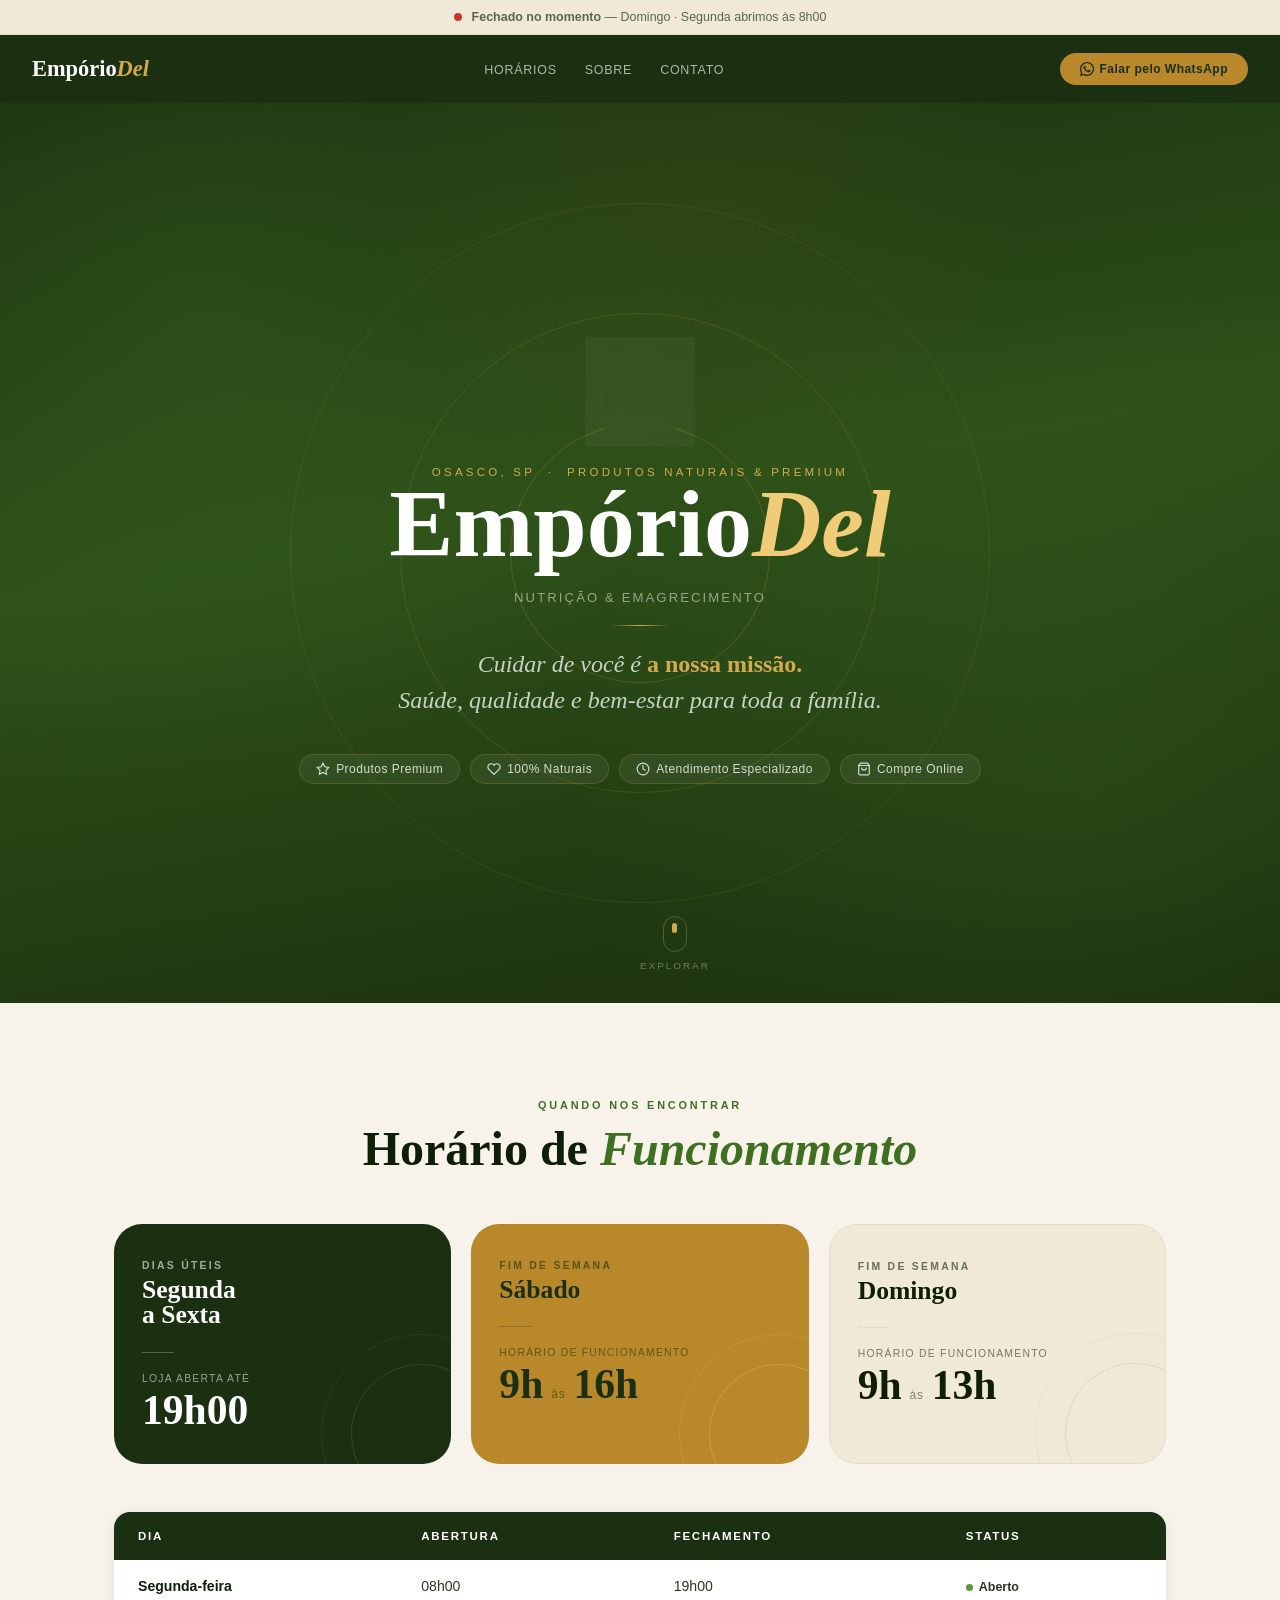
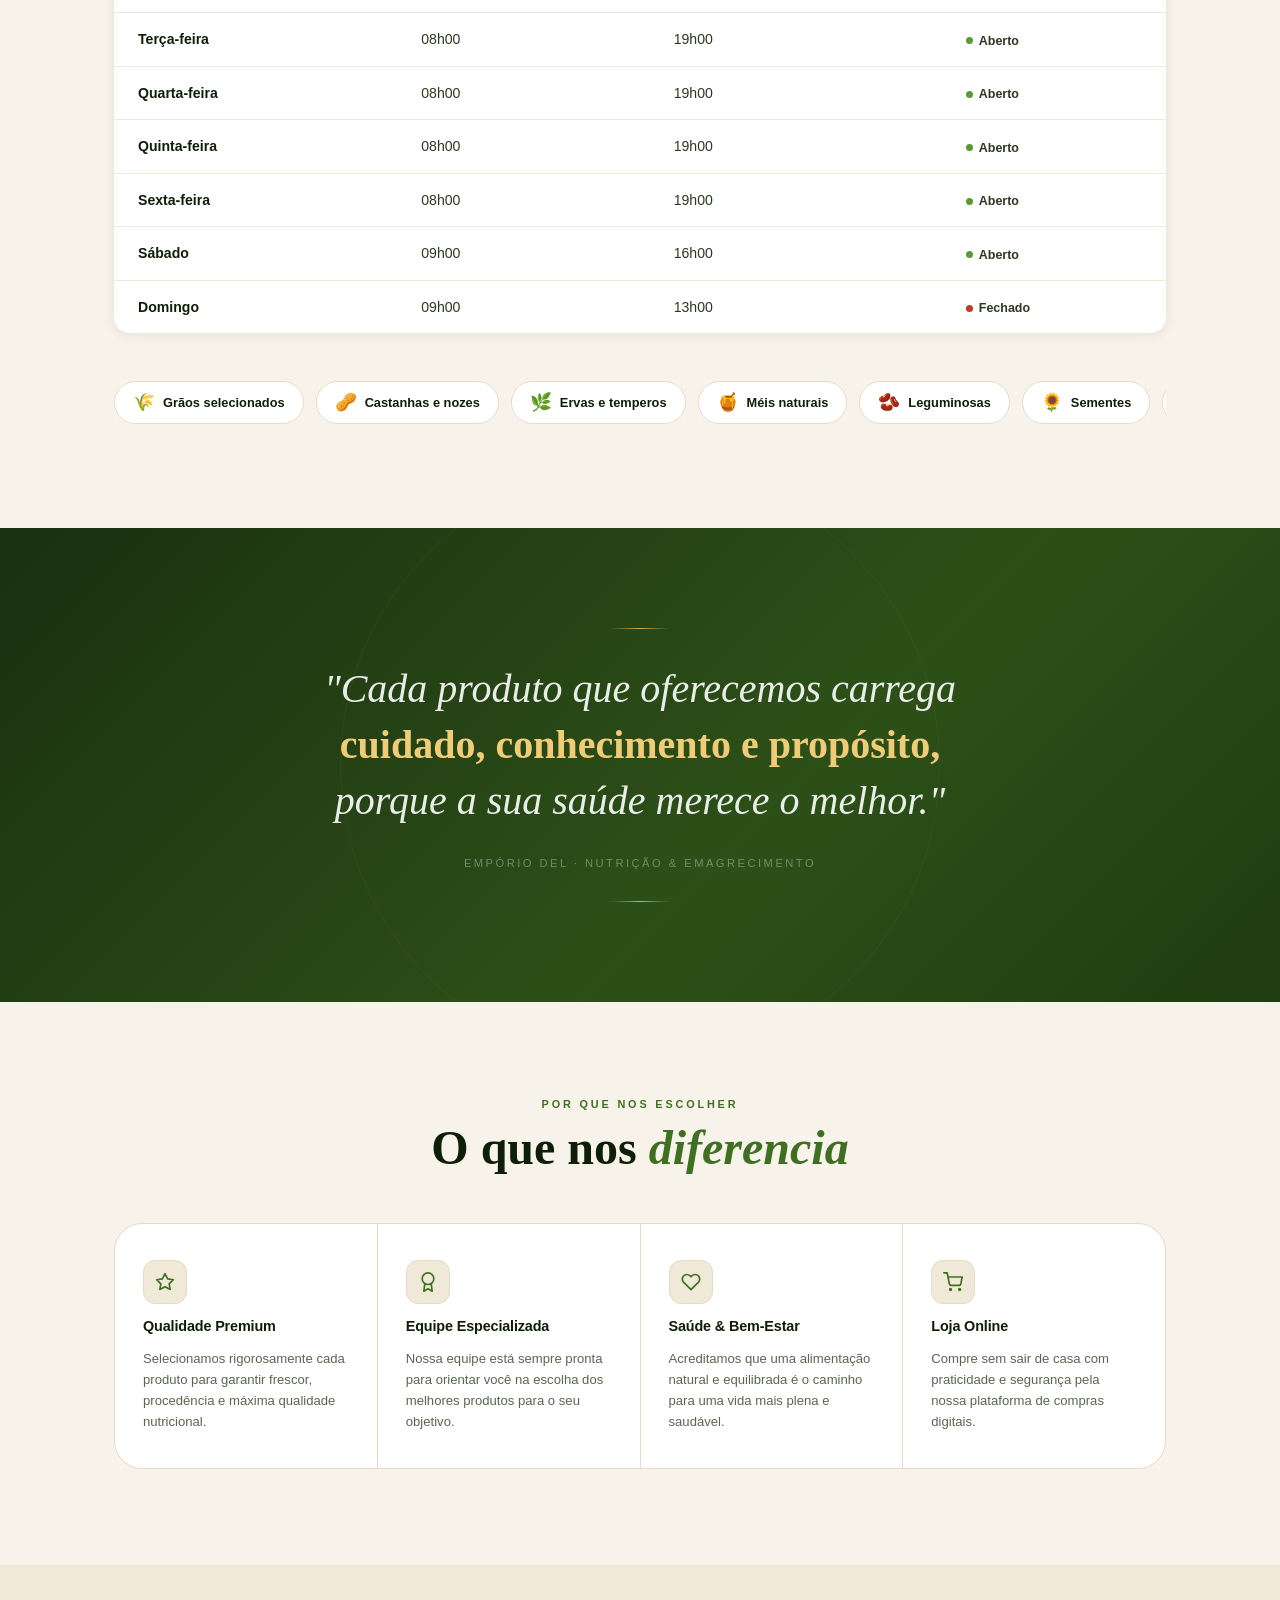
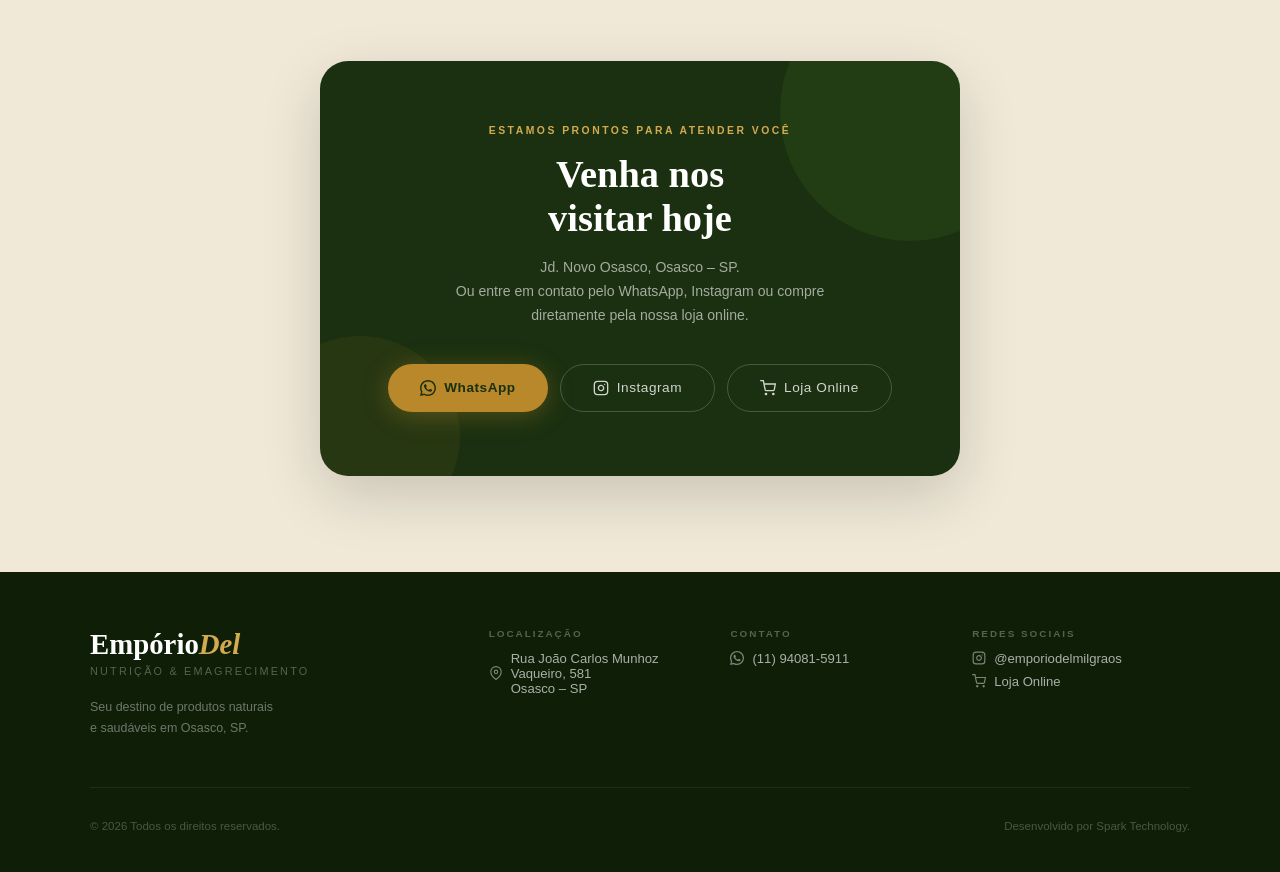
==== commit 5f60ea5c: "att" ====
--- a/index.html
+++ b/index.html
@@ -150,62 +150,63 @@
 
         </div>
 
-        <table class="hours-table reveal">
-            <thead>
-                <tr>
-                    <th>Dia</th>
-                    <th>Abertura</th>
-                    <th>Fechamento</th>
-                    <th>Status</th>
-                </tr>
-            </thead>
-            <tbody>
-                <tr>
-                    <td>Segunda-feira</td>
-                    <td>08h00</td>
-                    <td>19h00</td>
-                    <td><span class="status-dot status-open" id="status-seg">Aberto</span></td>
-                </tr>
-                <tr>
-                    <td>Terça-feira</td>
-                    <td>08h00</td>
-                    <td>19h00</td>
-                    <td><span class="status-dot status-open">Aberto</span></td>
-                </tr>
-                <tr>
-                    <td>Quarta-feira</td>
-                    <td>08h00</td>
-                    <td>19h00</td>
-                    <td><span class="status-dot status-open">Aberto</span></td>
-                </tr>
-                <tr>
-                    <td>Quinta-feira</td>
-                    <td>08h00</td>
-                    <td>19h00</td>
-                    <td><span class="status-dot status-open">Aberto</span></td>
-                </tr>
-                <tr>
-                    <td>Sexta-feira</td>
-                    <td>08h00</td>
-                    <td>19h00</td>
-                    <td><span class="status-dot status-open">Aberto</span></td>
-                </tr>
-                <tr>
-                    <td>Sábado</td>
-                    <td>09h00</td>
-                    <td>16h00</td>
-                    <td><span class="status-dot status-open">Aberto</span></td>
-                </tr>
-                <tr>
-                    <td>Domingo</td>
-                    <td>09h00</td>
-                    <td>13h00</td>
-                    <td><span class="status-dot status-open">Aberto</span></td>
-                </tr>
-            </tbody>
-        </table>
-
-        <!-- Products -->
+        <div class="table-wrapper reveal">
+            <table class="hours-table">
+                <thead>
+                    <tr>
+                        <th>Dia</th>
+                        <th>Abertura</th>
+                        <th>Fechamento</th>
+                        <th>Status</th>
+                    </tr>
+                </thead>
+                <tbody>
+                    <tr>
+                        <td>Segunda-feira</td>
+                        <td>08h00</td>
+                        <td>19h00</td>
+                        <td><span class="status-dot status-open" id="status-seg">Aberto</span></td>
+                    </tr>
+                    <tr>
+                        <td>Terça-feira</td>
+                        <td>08h00</td>
+                        <td>19h00</td>
+                        <td><span class="status-dot status-open">Aberto</span></td>
+                    </tr>
+                    <tr>
+                        <td>Quarta-feira</td>
+                        <td>08h00</td>
+                        <td>19h00</td>
+                        <td><span class="status-dot status-open">Aberto</span></td>
+                    </tr>
+                    <tr>
+                        <td>Quinta-feira</td>
+                        <td>08h00</td>
+                        <td>19h00</td>
+                        <td><span class="status-dot status-open">Aberto</span></td>
+                    </tr>
+                    <tr>
+                        <td>Sexta-feira</td>
+                        <td>08h00</td>
+                        <td>19h00</td>
+                        <td><span class="status-dot status-open">Aberto</span></td>
+                    </tr>
+                    <tr>
+                        <td>Sábado</td>
+                        <td>09h00</td>
+                        <td>16h00</td>
+                        <td><span class="status-dot status-open">Aberto</span></td>
+                    </tr>
+                    <tr>
+                        <td>Domingo</td>
+                        <td>09h00</td>
+                        <td>13h00</td>
+                        <td><span class="status-dot status-open">Aberto</span></td>
+                    </tr>
+                </tbody>
+            </table>
+        </div>
+
         <div class="product-strip reveal">
             <div class="product-pill"><span>🌾</span> Grãos selecionados</div>
             <div class="product-pill"><span>🥜</span> Castanhas e nozes</div>
--- a/style.css
+++ b/style.css
@@ -32,6 +32,7 @@
 
         html {
             scroll-behavior: smooth;
+            overflow-x: hidden;
         }
 
         body {
@@ -42,7 +43,6 @@
             min-height: 100vh;
         }
 
-        /* ─── NOISE TEXTURE ─── */
         body::before {
             content: '';
             position: fixed;
@@ -52,7 +52,6 @@
             z-index: 0;
         }
 
-        /* ─── HERO ─── */
         .hero {
             position: relative;
             min-height: 100vh;
@@ -66,7 +65,6 @@
             z-index: 1;
         }
 
-        /* Decorative rings */
         .hero::before,
         .hero::after {
             content: '';
@@ -105,7 +103,6 @@
             pointer-events: none;
         }
 
-        /* Leaf grid bg */
         .leaf-grid {
             position: absolute;
             inset: 0;
@@ -116,7 +113,6 @@
             pointer-events: none;
         }
 
-        /* Gold divider line */
         .gold-line {
             width: 60px;
             height: 1px;
@@ -124,7 +120,6 @@
             margin: 20px auto;
         }
 
-        /* Logo mark */
         .logo-mark {
             width: 100px;
             height: 100px;
@@ -211,7 +206,6 @@
             font-weight: 600;
         }
 
-        /* Scroll indicator */
         .scroll-hint {
             position: absolute;
             bottom: 32px;
@@ -251,7 +245,6 @@
             animation: scrollBob 1.6s ease-in-out infinite;
         }
 
-        /* ─── PILL BADGES ─── */
         .badges-row {
             display: flex;
             flex-wrap: wrap;
@@ -281,7 +274,6 @@
             flex-shrink: 0;
         }
 
-        /* ─── SECTION WRAPPER ─── */
         .section {
             position: relative;
             z-index: 1;
@@ -315,7 +307,6 @@
             color: var(--green-3);
         }
 
-        /* ─── SCHEDULE ─── */
         .schedule-grid {
             display: grid;
             grid-template-columns: repeat(3, 1fr);
@@ -359,7 +350,6 @@
             border: 1.5px solid var(--cream-3);
         }
 
-        /* Decorative arc */
         .sched-card::before {
             content: '';
             position: absolute;
@@ -463,7 +453,6 @@
             letter-spacing: .06em;
         }
 
-        /* ─── MISSION STRIP ─── */
         .mission {
             background: linear-gradient(135deg, var(--green-1), var(--green-2) 60%, #1f3d10);
             padding: 80px 24px;
@@ -512,7 +501,6 @@
             z-index: 1;
         }
 
-        /* ─── FEATURES STRIP ─── */
         .features-grid {
             display: grid;
             grid-template-columns: repeat(auto-fit, minmax(220px, 1fr));
@@ -564,14 +552,19 @@
             line-height: 1.6;
         }
 
-        /* ─── HOURS DETAIL TABLE ─── */
+        .table-wrapper {
+            width: 100%;
+            margin-top: 48px;
+            border-radius: var(--radius);
+            box-shadow: var(--shadow-sm);
+            overflow-x: auto;
+            -webkit-overflow-scrolling: touch;
+        }
+
         .hours-table {
             width: 100%;
             border-collapse: collapse;
-            margin-top: 48px;
-            border-radius: var(--radius);
-            overflow: hidden;
-            box-shadow: var(--shadow-sm);
+            min-width: 520px;
         }
 
         .hours-table thead tr {
@@ -637,7 +630,6 @@
             background: #c0392b;
         }
 
-        /* ─── CTA SECTION ─── */
         .cta-section {
             padding: 96px 24px;
             text-align: center;
@@ -766,7 +758,6 @@
             transform: translateY(-2px);
         }
 
-        /* ─── FOOTER / CONTACT ─── */
         footer {
             background: var(--text-h);
             padding: 56px 24px 40px;
@@ -879,7 +870,6 @@
             color: var(--cream);
         }
 
-        /* ─── ANIMATIONS ─── */
         @keyframes scaleIn {
             from {
                 opacity: 0;
@@ -930,7 +920,6 @@
             }
         }
 
-        /* Observe-based reveal */
         .reveal {
             opacity: 0;
             transform: translateY(32px);
@@ -954,7 +943,6 @@
             transition-delay: .3s;
         }
 
-        /* ─── LIVE STATUS ─── */
         .live-bar {
             background: var(--cream-2);
             border-bottom: 1px solid var(--cream-3);
@@ -991,7 +979,6 @@
             }
         }
 
-        /* ─── NAV ─── */
         nav {
             position: sticky;
             top: 0;
@@ -1074,7 +1061,6 @@
             }
         }
 
-        /* ─── PRODUCT SHOWCASE ─── */
         .product-strip {
             display: flex;
             gap: 12px;
